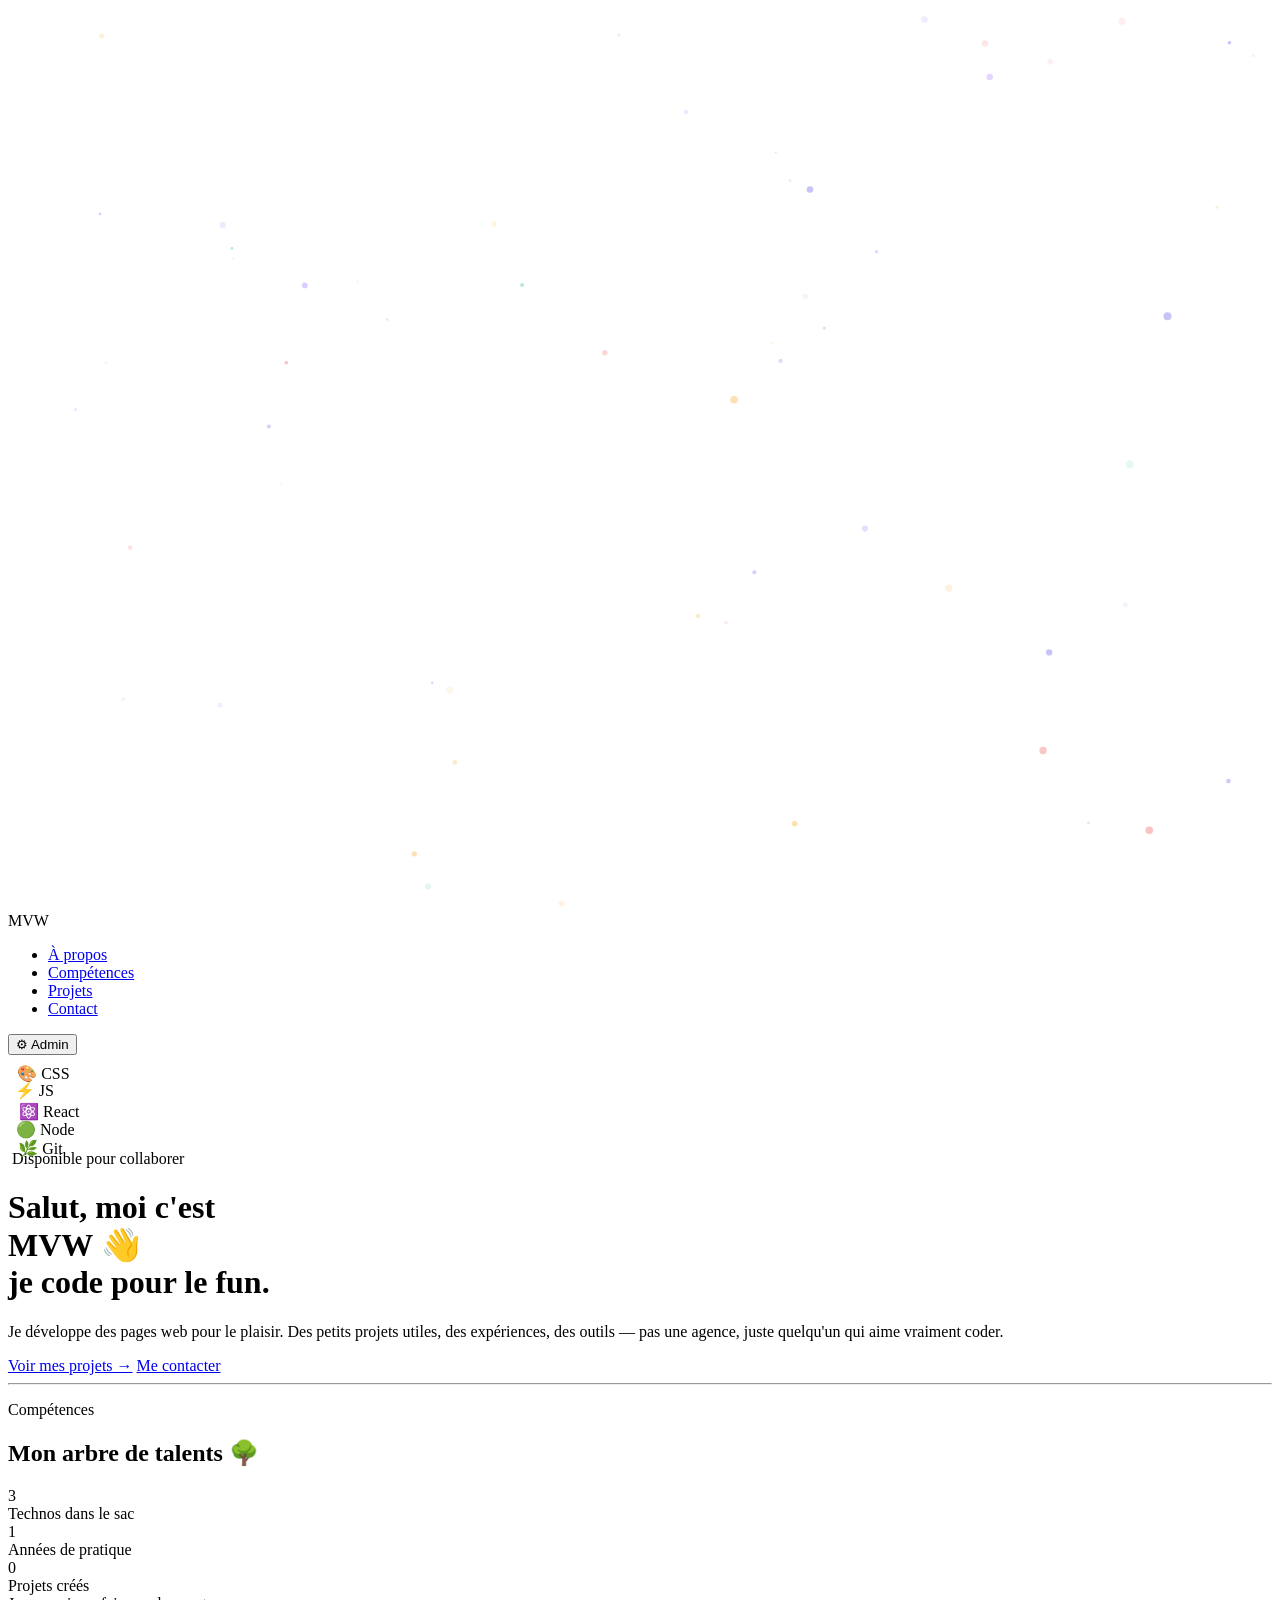
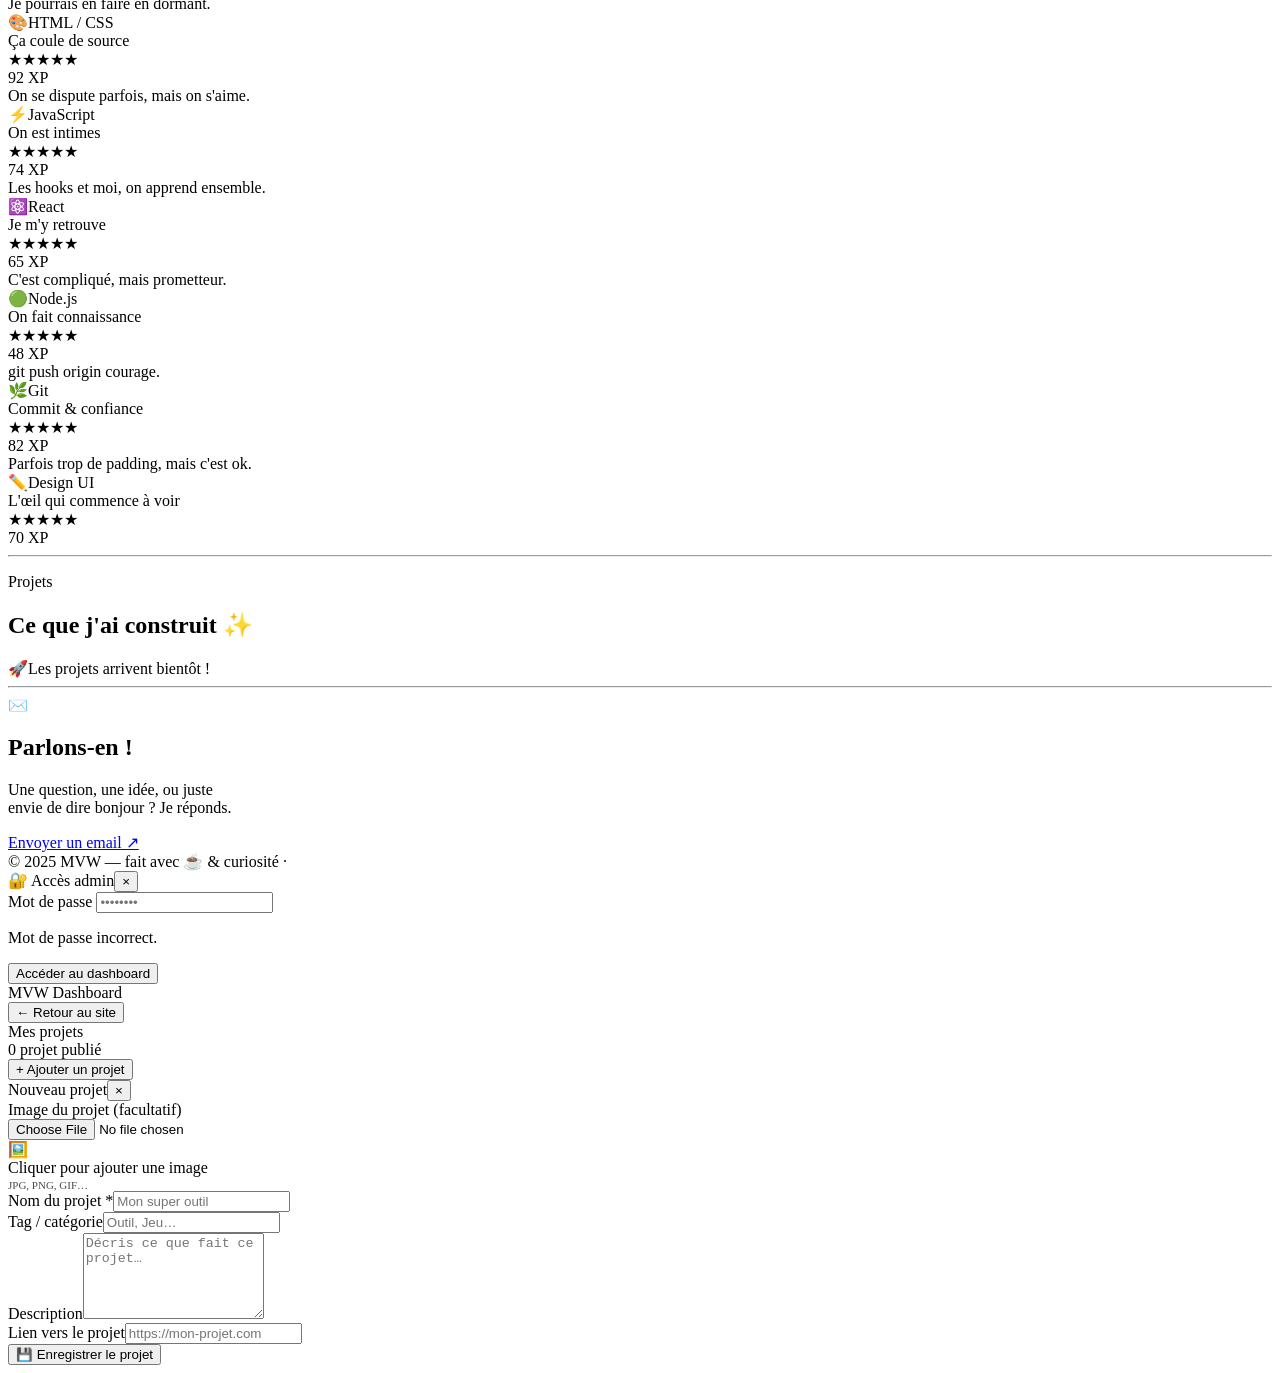
==== index.html @ 1425653e "Add files via upload" ====
<!DOCTYPE html>
<html lang="fr">

<head>
    <meta charset="UTF-8">
    <meta name="viewport" content="width=device-width, initial-scale=1.0">
    <title>MVW</title>
    <link rel="stylesheet" href="index.css">
    <link
        href="https://fonts.googleapis.com/css2?family=Inter:ital,wght@0,400;0,500;0,600;0,700;0,800;1,400&display=swap"
        rel="stylesheet">

</head>

<body>

    <canvas id="bg-canvas"></canvas>

    <div id="public-site">
        <nav>
            <div class="nav-logo"><span class="nav-dot"></span> MVW</div>
            <ul class="nav-links">
                <li><a href="#about">À propos</a></li>
                <li><a href="#skills">Compétences</a></li>
                <li><a href="#projects">Projets</a></li>
                <li><a href="#contact">Contact</a></li>
            </ul>
            <button class="btn-admin" onclick="openLogin()">⚙ Admin</button>
        </nav>

        <div class="hero" id="about">
            <div class="floating-pills">
                <div class="pill" id="p1">🎨 CSS</div>
                <div class="pill" id="p2">⚡ JS</div>
                <div class="pill" id="p3">⚛️ React</div>
                <div class="pill" id="p4">🟢 Node</div>
                <div class="pill" id="p5">🌿 Git</div>
            </div>
            <div class="hero-badge"><span class="badge-dot"></span>&nbsp;Disponible pour collaborer</div>
            <h1 class="hero-title">
                Salut, moi c'est<br>
                <span class="hi">MVW</span> <span class="wave">👋</span><br>
                <span id="typewriter"
                    style="color:var(--muted);font-size:clamp(1.4rem,3vw,2rem);font-weight:600"></span><span
                    class="cursor"></span>
            </h1>
            <p class="hero-desc">Je développe des pages web pour le plaisir. Des petits projets utiles, des expériences,
                des outils — pas une agence, juste quelqu'un qui aime vraiment coder.</p>
            <div class="hero-ctas">
                <a href="#projects" class="cta-main">Voir mes projets →</a>
                <a href="#contact" class="cta-ghost">Me contacter</a>
            </div>
        </div>

        <hr class="sec-divider">

        <div class="sec" id="skills">
            <p class="sec-label reveal">Compétences</p>
            <h2 class="sec-heading reveal">Mon arbre de talents 🌳</h2>
            <div class="stats-row reveal">
                <div class="stat-card">
                    <div class="stat-num" data-target="6">0</div>
                    <div class="stat-label">Technos dans le sac</div>
                </div>
                <div class="stat-card">
                    <div class="stat-num" data-target="3" style="color:var(--a2)">0</div>
                    <div class="stat-label">Années de pratique</div>
                </div>
                <div class="stat-card">
                    <div class="stat-num" data-target="0" id="proj-stat" style="color:var(--a3)">0</div>
                    <div class="stat-label">Projets créés</div>
                </div>
            </div>
            <div class="skills-grid" id="skills-grid"></div>
        </div>

        <hr class="sec-divider">

        <div class="sec" id="projects">
            <p class="sec-label reveal">Projets</p>
            <h2 class="sec-heading reveal">Ce que j'ai construit ✨</h2>
            <div class="projects-grid" id="public-grid">
                <div class="proj-empty"><span class="proj-empty-icon">🚀</span>Les projets arrivent bientôt !</div>
            </div>
        </div>

        <hr class="sec-divider">

        <div class="sec" id="contact">
            <div class="contact-wrap reveal">
                <div>
                    <span class="contact-emoji">✉️</span>
                    <h2 class="contact-title">Parlons-en !</h2>
                    <p class="contact-sub">Une question, une idée, ou juste<br>envie de dire bonjour ? Je réponds.</p>
                </div>
                <a href="mailto:votre@email.com" class="contact-btn">Envoyer un email ↗</a>
            </div>
        </div>

        <footer>
            <span class="footer-copy">© 2025 MVW — fait avec ☕ & curiosité</span>
            <span class="footer-copy" style="cursor:pointer" onclick="openLogin()">·</span>
        </footer>
    </div>

    <!-- LOGIN -->
    <div class="overlay" id="login-overlay">
        <div class="login-box">
            <div class="login-header"><span class="login-title">🔐 Accès admin</span><button class="btn-x"
                    onclick="closeLogin()">×</button></div>
            <div class="login-body">
                <div class="form-group">
                    <label class="form-label">Mot de passe</label>
                    <input type="password" class="form-input" id="pwd-input" placeholder="••••••••"
                        onkeydown="if(event.key==='Enter')doLogin()">
                    <p class="form-error" id="login-err">Mot de passe incorrect.</p>
                </div>
                <button class="btn-submit" onclick="doLogin()">Accéder au dashboard</button>
            </div>
        </div>
    </div>

    <!-- DASHBOARD -->
    <div id="dashboard">
        <div class="dash-nav">
            <div class="dash-nav-logo">MVW <span>Dashboard</span></div>
            <button class="btn-logout" onclick="logout()">← Retour au site</button>
        </div>
        <div class="dash-body">
            <div class="dash-header">
                <div>
                    <div class="dash-title">Mes projets</div>
                    <div class="dash-subtitle" id="proj-count">0 projet publié</div>
                </div>
                <button class="btn-add" onclick="openPM()">+ Ajouter un projet</button>
            </div>
            <div class="dash-grid" id="dash-grid"></div>
        </div>
    </div>

    <!-- PROJECT MODAL -->
    <div class="pm-overlay" id="pm-overlay">
        <div class="pm-box">
            <div class="pm-header"><span class="pm-title" id="pm-modal-title">Nouveau projet</span><button class="btn-x"
                    onclick="closePM()">×</button></div>
            <div class="pm-body">
                <input type="hidden" id="pm-idx">
                <div class="form-group">
                    <label class="form-label">Image du projet (facultatif)</label>
                    <div class="img-preview-wrap">
                        <input type="file" accept="image/*" onchange="handleImg(event)">
                        <img id="img-preview" alt="">
                        <div class="img-placeholder" id="img-placeholder">
                            <div class="img-ph-icon">🖼️</div>
                            <div>Cliquer pour ajouter une image</div>
                            <div style="font-size:11px;opacity:.7;margin-top:2px">JPG, PNG, GIF…</div>
                        </div>
                    </div>
                    <button type="button" onclick="clearImg()" id="clear-img-btn"
                        style="display:none;font-size:12px;color:var(--muted);background:none;border:none;cursor:pointer;font-family:var(--font);padding:2px 0">✕
                        Supprimer l'image</button>
                </div>
                <div class="form-row">
                    <div class="form-group"><label class="form-label">Nom du projet *</label><input type="text"
                            class="form-input" id="pm-name" placeholder="Mon super outil"></div>
                    <div class="form-group"><label class="form-label">Tag / catégorie</label><input type="text"
                            class="form-input" id="pm-tag" placeholder="Outil, Jeu…"></div>
                </div>
                <div class="form-group"><label class="form-label">Description</label><textarea class="form-input"
                        id="pm-desc" style="min-height:80px;resize:vertical"
                        placeholder="Décris ce que fait ce projet…"></textarea></div>
                <div class="form-group"><label class="form-label">Lien vers le projet</label><input type="url"
                        class="form-input" id="pm-url" placeholder="https://mon-projet.com"></div>
                <button class="btn-submit" onclick="saveProject()">💾 Enregistrer le projet</button>
            </div>
        </div>
    </div>

    <script>
        /* ── PARTICLES ── */
        (function () {
            const canvas = document.getElementById('bg-canvas'), ctx = canvas.getContext('2d');
            let W, H; const COLORS = ['#4F46E5', '#10B981', '#F59E0B', '#EF4444', '#8B5CF6'];
            function resize() { W = canvas.width = window.innerWidth; H = canvas.height = window.innerHeight }
            resize(); window.addEventListener('resize', resize);
            class P {
                constructor() { this.reset(true) }
                reset(init) { this.x = Math.random() * W; this.y = init ? Math.random() * H : H + 10; this.r = Math.random() * 3 + 1; this.c = COLORS[Math.floor(Math.random() * COLORS.length)]; this.vx = (Math.random() - .5) * .4; this.vy = -(Math.random() * .5 + .2); this.pulse = Math.random() * Math.PI * 2 }
                update() { this.x += this.vx; this.y += this.vy; this.pulse += .02; if (this.y < -10) this.reset(false); if (this.x < -10 || this.x > W + 10) { this.x = Math.random() * W; this.y = H + 10 } }
                draw() { ctx.beginPath(); ctx.arc(this.x, this.y, this.r, 0, Math.PI * 2); ctx.fillStyle = this.c; ctx.globalAlpha = .2 + Math.sin(this.pulse) * .12; ctx.fill() }
            }
            const ps = Array.from({ length: 60 }, () => new P());
            function loop() { ctx.clearRect(0, 0, W, H); ctx.globalAlpha = 1; ps.forEach(p => { p.update(); p.draw() }); requestAnimationFrame(loop) }
            loop();
        })();

        /* ── FLOATING PILLS ── */
        (function () {
            const pills = [{ id: 'p1', x: 60, y: 120, ax: .7, ay: .5 }, { id: 'p2', x: 200, y: 60, ax: .5, ay: .8 }, { id: 'p3', x: 140, y: 200, ax: .9, ay: .4 }, { id: 'p4', x: 260, y: 160, ax: .6, ay: .7 }, { id: 'p5', x: 80, y: 260, ax: .8, ay: .6 }];
            let t = 0;
            function animate() { t += .012; pills.forEach(p => { const el = document.getElementById(p.id); if (!el) return; el.style.left = p.x + 'px'; el.style.top = p.y + 'px'; el.style.transform = `translate(${Math.sin(t * p.ax) * 14}px,${Math.cos(t * p.ay) * 10}px)` }); requestAnimationFrame(animate) }
            animate();
        })();

        /* ── TYPEWRITER ── */
        (function () {
            const phrases = ['je code pour le fun.', 'je construis des outils.', 'j\'explore de nouvelles idées.', 'j\'apprends chaque jour.'];
            let pi = 0, ci = 0, del = false;
            const el = document.getElementById('typewriter');
            function tick() { const phrase = phrases[pi]; if (!del) { ci++; el.textContent = phrase.slice(0, ci); if (ci === phrase.length) { del = true; setTimeout(tick, 1800); return } setTimeout(tick, 60 + Math.random() * 40) } else { ci--; el.textContent = phrase.slice(0, ci); if (ci === 0) { del = false; pi = (pi + 1) % phrases.length; setTimeout(tick, 400); return } setTimeout(tick, 30) } }
            tick();
        })();

        /* ── SCROLL REVEAL ── */
        const ro = new IntersectionObserver(e => e.forEach(x => { if (x.isIntersecting) x.target.classList.add('in') }), { threshold: .15 });
        document.querySelectorAll('.reveal').forEach(el => ro.observe(el));

        /* ── COUNT-UP ── */
        function countUp(el, target) { let s = null; function step(ts) { if (!s) s = ts; const p = Math.min((ts - s) / 1200, 1); el.textContent = Math.round(p * p * target); if (p < 1) requestAnimationFrame(step); else el.textContent = target } requestAnimationFrame(step) }
        const so = new IntersectionObserver(e => { e.forEach(x => { if (x.isIntersecting) { x.target.querySelectorAll('[data-target]').forEach(n => countUp(n, parseInt(n.dataset.target))); so.unobserve(x.target) } }) }, { threshold: .3 });
        document.querySelector('.stats-row') && so.observe(document.querySelector('.stats-row'));

        /* ── SKILLS ── */
        const SKILLS = [
            { name: 'HTML / CSS', emoji: '🎨', pct: 92, level: 'Ça coule de source', tip: 'Je pourrais en faire en dormant.', color: '#4F46E5', dur: '3.8s', delay: '0s', bd: '0s' },
            { name: 'JavaScript', emoji: '⚡', pct: 74, level: 'On est intimes', tip: 'On se dispute parfois, mais on s\'aime.', color: '#F59E0B', dur: '4.5s', delay: '.4s', bd: '.6s' },
            { name: 'React', emoji: '⚛️', pct: 65, level: 'Je m\'y retrouve', tip: 'Les hooks et moi, on apprend ensemble.', color: '#06B6D4', dur: '3.5s', delay: '.2s', bd: '1.2s' },
            { name: 'Node.js', emoji: '🟢', pct: 48, level: 'On fait connaissance', tip: 'C\'est compliqué, mais prometteur.', color: '#10B981', dur: '5s', delay: '.6s', bd: '.3s' },
            { name: 'Git', emoji: '🌿', pct: 82, level: 'Commit & confiance', tip: 'git push origin courage.', color: '#8B5CF6', dur: '4.2s', delay: '.1s', bd: '.9s' },
            { name: 'Design UI', emoji: '✏️', pct: 70, level: 'L\'œil qui commence à voir', tip: 'Parfois trop de padding, mais c\'est ok.', color: '#EC4899', dur: '3.9s', delay: '.5s', bd: '1.5s' },
        ];
        function stars(pct) { const n = Math.round(pct / 20); return Array.from({ length: 5 }, (_, i) => `<span class="star${i < n ? ' lit' : ''}" style="--sd:${i * .08}s">★</span>`).join('') }
        function renderSkills() {
            document.getElementById('skills-grid').innerHTML = SKILLS.map(s => `
    <div class="skill-card" style="--skill-color:${s.color};--dur:${s.dur};--delay:${s.delay};--bdelay:${s.bd}">
      <div class="skill-tip">${s.tip}</div>
      <div class="skill-top">
        <div class="skill-info"><span class="skill-emoji">${s.emoji}</span><span class="skill-name">${s.name}</span></div>
        <span class="skill-level-badge" style="--bdelay:${s.bd}">${s.level}</span>
      </div>
      <div class="skill-bar-track"><div class="skill-bar-inner" style="width:0%" data-w="${s.pct}%"></div></div>
      <div class="skill-footer">
        <div class="skill-stars">${stars(s.pct)}</div>
        <span class="skill-xp">${s.pct} XP</span>
      </div>
    </div>
  `).join('');
            setTimeout(() => document.querySelectorAll('.skill-bar-inner').forEach(el => { el.style.width = el.dataset.w }), 200);
        }

        /* ── PROJECTS ── */
        const SK = 'mvw_projects_v3'; let currentImg = null;
        function getProjects() { try { return JSON.parse(localStorage.getItem(SK) || '[]') } catch { return [] } }
        function saveAll(p) { localStorage.setItem(SK, JSON.stringify(p)) }
        function esc(s) { return (s || '').replace(/&/g, '&amp;').replace(/</g, '&lt;').replace(/>/g, '&gt;').replace(/"/g, '&quot;') }
        function fmt(d) { return new Date(d).toLocaleDateString('fr-FR', { day: '2-digit', month: 'short', year: 'numeric' }) }

        function renderPublic() {
            const ps = getProjects();
            const stat = document.getElementById('proj-stat'); if (stat) stat.dataset.target = ps.length;
            const g = document.getElementById('public-grid');
            if (!ps.length) { g.innerHTML = '<div class="proj-empty"><span class="proj-empty-icon">🚀</span>Les projets arrivent bientôt !</div>'; return }
            g.innerHTML = ps.map(p => `
    <div class="proj-card" onclick="${p.url ? `window.open('${esc(p.url)}','_blank')` : ''}">
      <div class="proj-img">${p.img ? `<img src="${p.img}" alt="${esc(p.name)}">` : '✨'}</div>
      <div class="proj-body">
        ${p.tag ? `<span class="proj-tag">🏷 ${esc(p.tag)}</span>` : ''}
        <div class="proj-name">${esc(p.name)}</div>
        <div class="proj-desc">${esc(p.desc || '')}</div>
        <div class="proj-meta">
          <span class="proj-date">📅 ${fmt(p.created)}</span>
          ${p.url ? `<a href="${esc(p.url)}" target="_blank" class="proj-link" onclick="event.stopPropagation()">Voir ↗</a>` : ''}
        </div>
      </div>
    </div>
  `).join('');
        }
        function renderDash() {
            const ps = getProjects();
            document.getElementById('proj-count').textContent = `${ps.length} projet${ps.length !== 1 ? 's' : ''} publié${ps.length !== 1 ? 's' : ''}`;
            const g = document.getElementById('dash-grid');
            if (!ps.length) { g.innerHTML = '<div class="dash-empty"><div style="font-size:36px;margin-bottom:.75rem">📭</div>Aucun projet encore. Ajoutes-en un !</div>'; return }
            g.innerHTML = ps.map((p, i) => `
    <div class="dash-card">
      <div class="dc-img">${p.img ? `<img src="${p.img}" alt="">` : '✨'}</div>
      <div class="dc-body">
        ${p.tag ? `<div class="dc-tag">🏷 ${esc(p.tag)}</div>` : ''}
        <div class="dc-name">${esc(p.name)}</div>
        <div class="dc-desc">${esc(p.desc || 'Pas de description.')}</div>
        <div class="dc-meta"><span>📅 Créé le ${fmt(p.created)}</span><span>🔄 Modifié le ${fmt(p.updated)}</span></div>
        <div class="dc-actions">
          <button class="btn-edit" onclick="editProject(${i})">✏️ Modifier</button>
          <button class="btn-del" onclick="delProject(${i})">🗑 Supprimer</button>
        </div>
      </div>
    </div>
  `).join('');
        }

        function openLogin() { document.getElementById('login-overlay').classList.add('show'); setTimeout(() => document.getElementById('pwd-input').focus(), 100) }
        function closeLogin() { document.getElementById('login-overlay').classList.remove('show'); document.getElementById('pwd-input').value = ''; document.getElementById('login-err').style.display = 'none' }
        function doLogin() { if (document.getElementById('pwd-input').value === 'mvw2025') { closeLogin(); document.getElementById('dashboard').classList.add('show'); renderDash() } else document.getElementById('login-err').style.display = 'block' }
        function logout() { document.getElementById('dashboard').classList.remove('show'); renderPublic() }
        function openPM(idx) {
            currentImg = null;
            document.getElementById('pm-idx').value = idx !== undefined ? idx : '';
            document.getElementById('pm-modal-title').textContent = idx !== undefined ? 'Modifier le projet' : 'Nouveau projet';
            const img = document.getElementById('img-preview'); img.style.display = 'none'; document.getElementById('img-placeholder').style.display = 'block'; document.getElementById('clear-img-btn').style.display = 'none';
            if (idx !== undefined) { const p = getProjects()[idx]; document.getElementById('pm-name').value = p.name || ''; document.getElementById('pm-tag').value = p.tag || ''; document.getElementById('pm-desc').value = p.desc || ''; document.getElementById('pm-url').value = p.url || ''; if (p.img) { img.src = p.img; img.style.display = 'block'; document.getElementById('img-placeholder').style.display = 'none'; document.getElementById('clear-img-btn').style.display = 'block'; currentImg = p.img } }
            else { ['pm-name', 'pm-tag', 'pm-desc', 'pm-url'].forEach(id => document.getElementById(id).value = '') }
            document.getElementById('pm-overlay').classList.add('show'); setTimeout(() => document.getElementById('pm-name').focus(), 100);
        }
        function closePM() { document.getElementById('pm-overlay').classList.remove('show') }
        function editProject(i) { openPM(i) }
        function delProject(i) { if (!confirm('Supprimer ce projet définitivement ?')) return; const ps = getProjects(); ps.splice(i, 1); saveAll(ps); renderDash() }
        function handleImg(e) { const f = e.target.files[0]; if (!f) return; const r = new FileReader(); r.onload = ev => { currentImg = ev.target.result; const img = document.getElementById('img-preview'); img.src = currentImg; img.style.display = 'block'; document.getElementById('img-placeholder').style.display = 'none'; document.getElementById('clear-img-btn').style.display = 'block' }; r.readAsDataURL(f) }
        function clearImg() { currentImg = null; const img = document.getElementById('img-preview'); img.src = ''; img.style.display = 'none'; document.getElementById('img-placeholder').style.display = 'block'; document.getElementById('clear-img-btn').style.display = 'none' }
        function saveProject() {
            const name = document.getElementById('pm-name').value.trim(); if (!name) { alert('Le nom du projet est requis !'); return }
            const ps = getProjects(), idx = document.getElementById('pm-idx').value, now = new Date().toISOString();
            const proj = { name, tag: document.getElementById('pm-tag').value.trim(), desc: document.getElementById('pm-desc').value.trim(), url: document.getElementById('pm-url').value.trim(), img: currentImg || null, updated: now, created: idx !== '' ? (ps[parseInt(idx)].created || now) : now };
            if (idx !== '') { ps[parseInt(idx)] = proj } else { ps.push(proj) }
            saveAll(ps); closePM(); renderDash();
        }

        renderSkills(); renderPublic();
    </script>
</body>

</html>
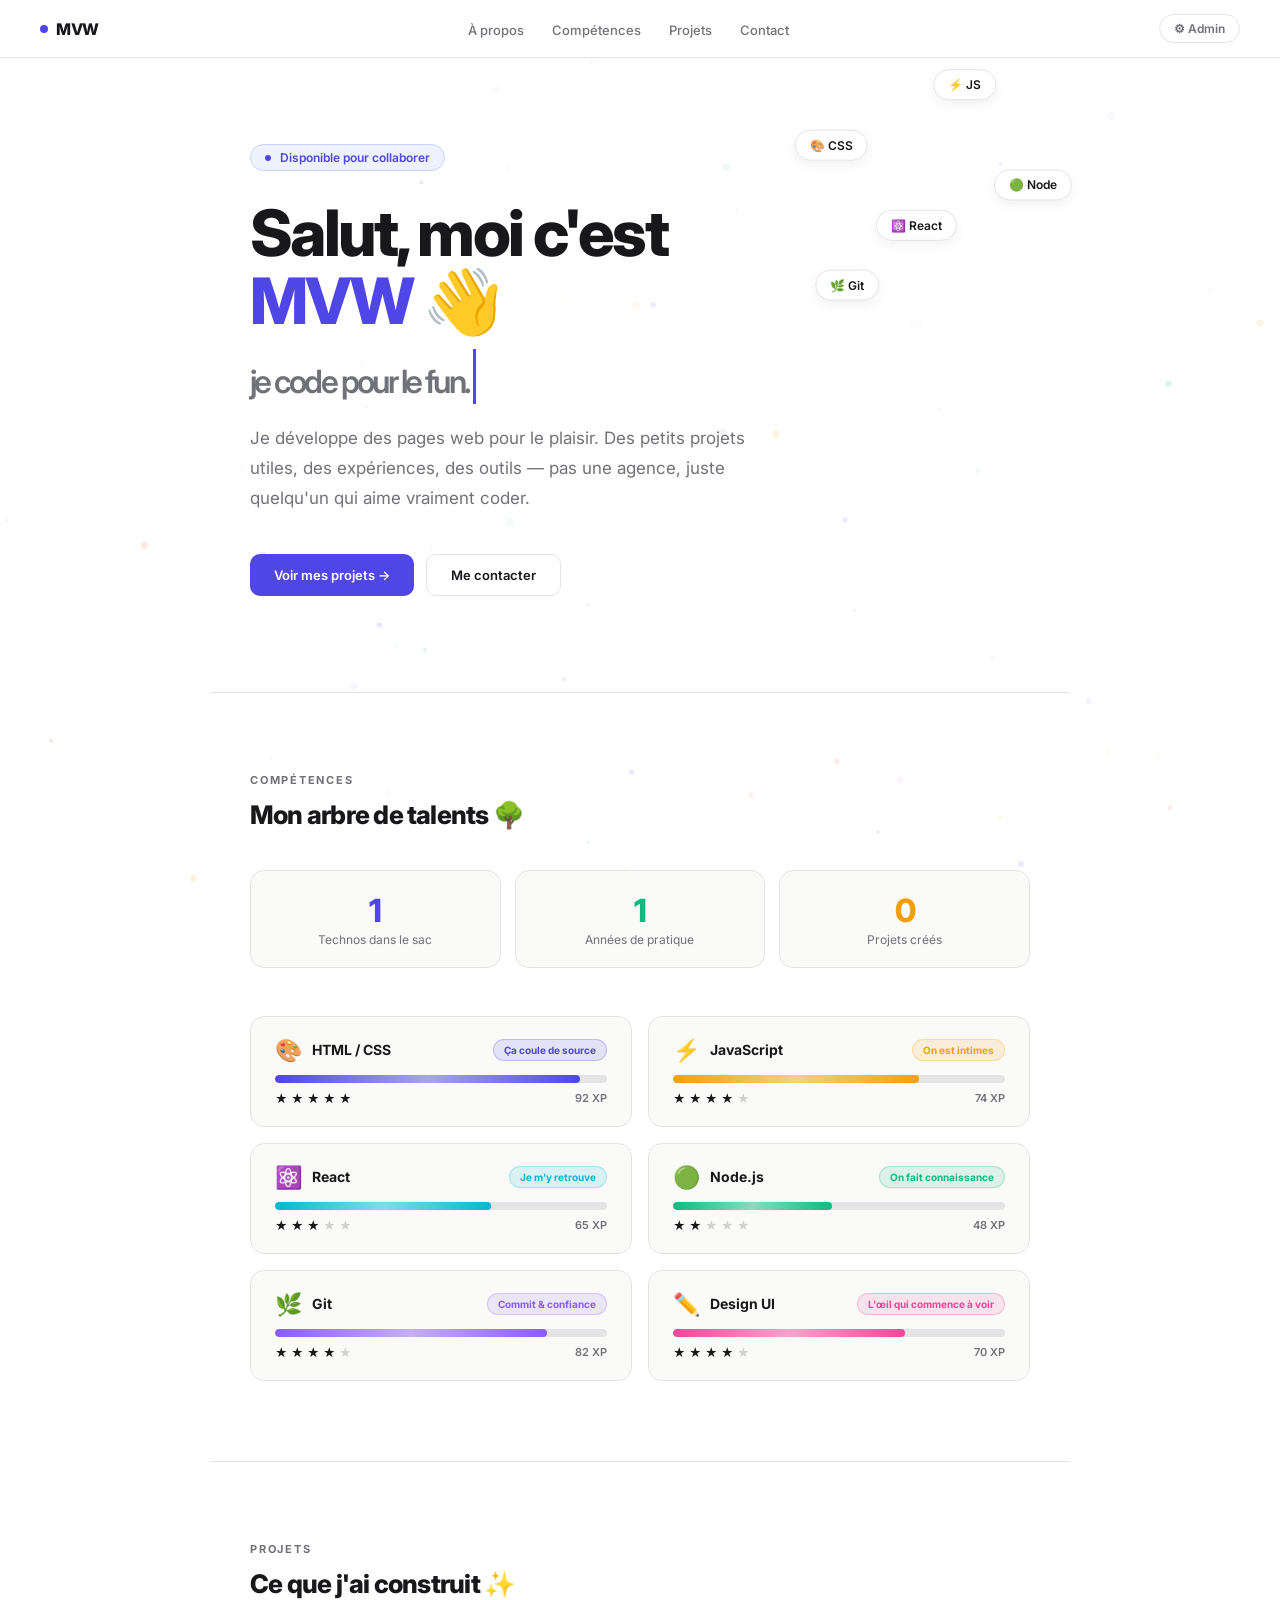
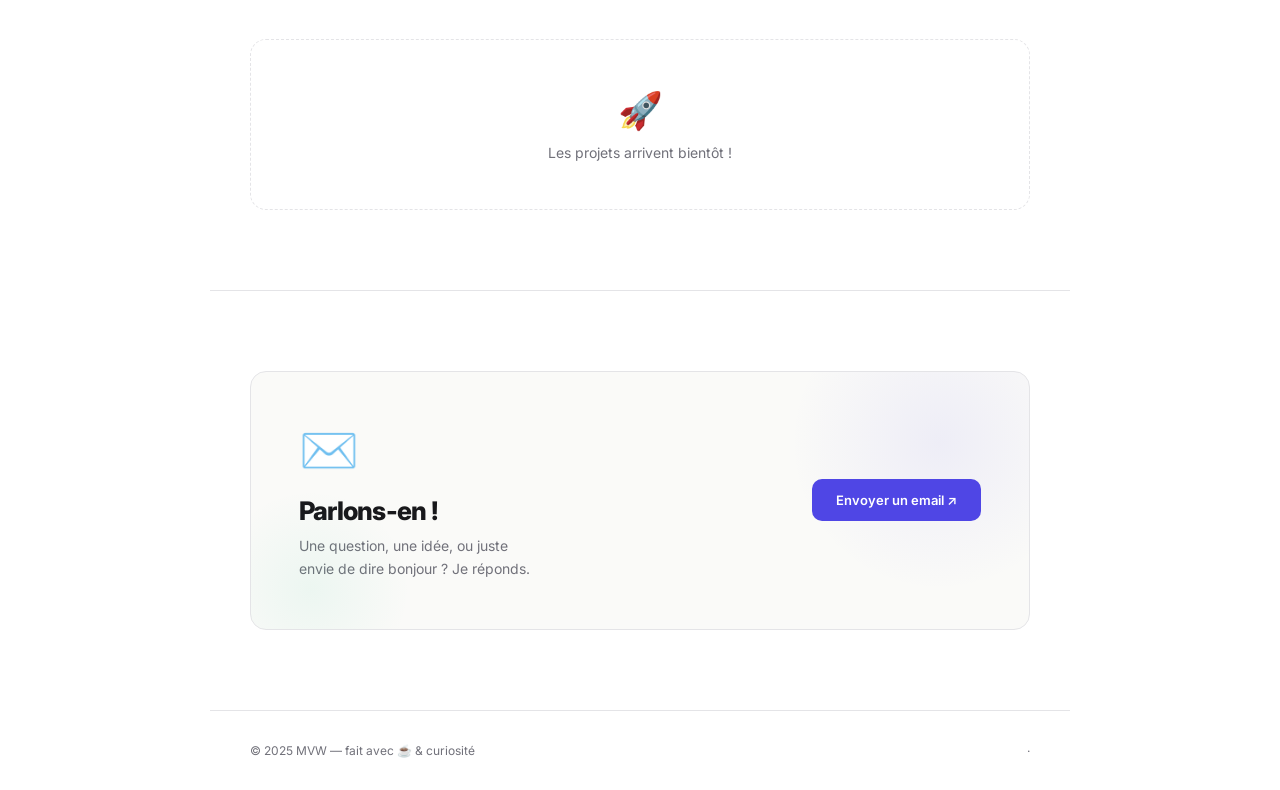
==== commit bb4b40f5: "Add files via upload" ====
--- a/index.html
+++ b/index.html
@@ -5,11 +5,1320 @@
     <meta charset="UTF-8">
     <meta name="viewport" content="width=device-width, initial-scale=1.0">
     <title>MVW</title>
-    <link rel="stylesheet" href="index.css">
     <link
         href="https://fonts.googleapis.com/css2?family=Inter:ital,wght@0,400;0,500;0,600;0,700;0,800;1,400&display=swap"
         rel="stylesheet">
-
+    <style>
+        *,
+        *::before,
+        *::after {
+            box-sizing: border-box;
+            margin: 0;
+            padding: 0
+        }
+
+        :root {
+            --bg: #ffffff;
+            --bg-soft: #F8F7F4;
+            --bg-card: #FAFAF8;
+            --text: #18181B;
+            --muted: #71717A;
+            --border: #E4E4E7;
+            --accent: #4F46E5;
+            --a2: #10B981;
+            --a3: #F59E0B;
+            --a4: #EF4444;
+            --font: 'Inter', sans-serif;
+        }
+
+        body {
+            font-family: var(--font);
+            background: var(--bg);
+            color: var(--text);
+            overflow-x: hidden
+        }
+
+        #bg-canvas {
+            position: fixed;
+            inset: 0;
+            z-index: 0;
+            pointer-events: none;
+            opacity: .45
+        }
+
+        nav {
+            position: fixed;
+            top: 0;
+            left: 0;
+            right: 0;
+            z-index: 100;
+            display: flex;
+            align-items: center;
+            justify-content: space-between;
+            padding: 0 2.5rem;
+            height: 58px;
+            background: rgba(255, 255, 255, 0.9);
+            backdrop-filter: blur(14px);
+            border-bottom: 1px solid var(--border)
+        }
+
+        .nav-logo {
+            font-size: 16px;
+            font-weight: 800;
+            letter-spacing: -.03em;
+            display: flex;
+            align-items: center;
+            gap: 8px
+        }
+
+        .nav-dot {
+            width: 8px;
+            height: 8px;
+            border-radius: 50%;
+            background: var(--accent);
+            display: inline-block;
+            animation: breathe 2.2s ease-in-out infinite
+        }
+
+        @keyframes breathe {
+
+            0%,
+            100% {
+                transform: scale(1);
+                opacity: 1
+            }
+
+            50% {
+                transform: scale(1.5);
+                opacity: .6
+            }
+        }
+
+        .nav-links {
+            display: flex;
+            gap: 1.75rem;
+            list-style: none
+        }
+
+        .nav-links a {
+            font-size: 13px;
+            color: var(--muted);
+            text-decoration: none;
+            transition: color .2s;
+            font-weight: 500
+        }
+
+        .nav-links a:hover {
+            color: var(--text)
+        }
+
+        .btn-admin {
+            font-size: 12px;
+            font-weight: 600;
+            cursor: pointer;
+            border: 1.5px solid var(--border);
+            padding: 6px 14px;
+            border-radius: 20px;
+            background: none;
+            font-family: var(--font);
+            transition: all .2s;
+            color: var(--muted)
+        }
+
+        .btn-admin:hover {
+            border-color: var(--accent);
+            color: var(--accent)
+        }
+
+        .hero {
+            padding: 9rem 2.5rem 6rem;
+            max-width: 860px;
+            margin: 0 auto;
+            position: relative;
+            z-index: 1
+        }
+
+        .hero-badge {
+            display: inline-flex;
+            align-items: center;
+            gap: 6px;
+            font-size: 12px;
+            font-weight: 600;
+            background: #EEF2FF;
+            color: var(--accent);
+            padding: 5px 14px;
+            border-radius: 20px;
+            margin-bottom: 1.75rem;
+            border: 1px solid #C7D2FE;
+            animation: badge-float 3s ease-in-out infinite
+        }
+
+        @keyframes badge-float {
+
+            0%,
+            100% {
+                transform: translateY(0)
+            }
+
+            50% {
+                transform: translateY(-5px)
+            }
+        }
+
+        .badge-dot {
+            width: 6px;
+            height: 6px;
+            border-radius: 50%;
+            background: var(--accent);
+            animation: breathe 2.2s ease-in-out infinite
+        }
+
+        .hero-title {
+            font-size: clamp(2.6rem, 5vw, 4rem);
+            font-weight: 800;
+            line-height: 1.07;
+            letter-spacing: -.04em;
+            margin-bottom: 1.25rem
+        }
+
+        .wave {
+            display: inline-block;
+            animation: wave 2.5s ease-in-out infinite;
+            transform-origin: 70% 70%
+        }
+
+        @keyframes wave {
+
+            0%,
+            100% {
+                transform: rotate(0)
+            }
+
+            20% {
+                transform: rotate(20deg)
+            }
+
+            40% {
+                transform: rotate(-8deg)
+            }
+
+            60% {
+                transform: rotate(12deg)
+            }
+
+            80% {
+                transform: rotate(-4deg)
+            }
+        }
+
+        .hi {
+            color: var(--accent)
+        }
+
+        .cursor {
+            display: inline-block;
+            width: 3px;
+            height: .85em;
+            background: var(--accent);
+            margin-left: 3px;
+            vertical-align: middle;
+            animation: blink .9s step-end infinite
+        }
+
+        @keyframes blink {
+
+            0%,
+            100% {
+                opacity: 1
+            }
+
+            50% {
+                opacity: 0
+            }
+        }
+
+        .hero-desc {
+            font-size: 17px;
+            color: var(--muted);
+            line-height: 1.75;
+            max-width: 500px;
+            margin-bottom: 2.5rem
+        }
+
+        .hero-ctas {
+            display: flex;
+            gap: 12px;
+            flex-wrap: wrap
+        }
+
+        .cta-main {
+            display: inline-flex;
+            align-items: center;
+            gap: 8px;
+            background: var(--accent);
+            color: #fff;
+            padding: 12px 24px;
+            border-radius: 10px;
+            font-size: 13px;
+            font-weight: 600;
+            text-decoration: none;
+            transition: transform .2s, box-shadow .2s;
+            animation: cta-pulse 3s ease-in-out infinite
+        }
+
+        @keyframes cta-pulse {
+
+            0%,
+            100% {
+                box-shadow: 0 0 0 0 rgba(79, 70, 229, 0)
+            }
+
+            50% {
+                box-shadow: 0 0 0 8px rgba(79, 70, 229, .12)
+            }
+        }
+
+        .cta-main:hover {
+            transform: translateY(-2px)
+        }
+
+        .cta-ghost {
+            display: inline-flex;
+            align-items: center;
+            gap: 8px;
+            background: none;
+            color: var(--text);
+            padding: 12px 24px;
+            border-radius: 10px;
+            border: 1.5px solid var(--border);
+            font-size: 13px;
+            font-weight: 600;
+            text-decoration: none;
+            transition: all .2s
+        }
+
+        .cta-ghost:hover {
+            border-color: var(--text)
+        }
+
+        .floating-pills {
+            position: absolute;
+            top: 0;
+            right: 0;
+            width: 340px;
+            height: 100%;
+            pointer-events: none;
+            display: none
+        }
+
+        @media(min-width:900px) {
+            .floating-pills {
+                display: block
+            }
+        }
+
+        .pill {
+            position: absolute;
+            background: #fff;
+            border: 1.5px solid var(--border);
+            border-radius: 30px;
+            padding: 7px 14px;
+            font-size: 12px;
+            font-weight: 600;
+            display: flex;
+            align-items: center;
+            gap: 6px;
+            box-shadow: 0 4px 12px rgba(0, 0, 0, .06);
+            white-space: nowrap
+        }
+
+        .sec {
+            max-width: 860px;
+            margin: 0 auto;
+            padding: 5rem 2.5rem;
+            position: relative;
+            z-index: 1
+        }
+
+        .sec-divider {
+            border: none;
+            border-top: 1px solid var(--border);
+            max-width: 860px;
+            margin: 0 auto;
+            position: relative;
+            z-index: 1
+        }
+
+        .sec-label {
+            font-size: 11px;
+            font-weight: 700;
+            letter-spacing: .16em;
+            text-transform: uppercase;
+            color: var(--muted);
+            margin-bottom: .75rem
+        }
+
+        .sec-heading {
+            font-size: 1.6rem;
+            font-weight: 800;
+            letter-spacing: -.03em;
+            margin-bottom: 2.5rem
+        }
+
+        /* ── SKILLS ── */
+        .skills-grid {
+            display: grid;
+            grid-template-columns: 1fr 1fr;
+            gap: 16px
+        }
+
+        .skill-card {
+            background: var(--bg-card);
+            border: 1.5px solid var(--border);
+            border-radius: 14px;
+            padding: 1.25rem 1.5rem;
+            transition: transform .2s, border-color .2s, box-shadow .2s;
+            animation: card-breathe var(--dur, 4s) ease-in-out infinite;
+            animation-delay: var(--delay, 0s);
+            cursor: default
+        }
+
+        @keyframes card-breathe {
+
+            0%,
+            100% {
+                transform: translateY(0)
+            }
+
+            50% {
+                transform: translateY(-4px)
+            }
+        }
+
+        .skill-card:hover {
+            transform: translateY(-7px) !important;
+            border-color: var(--skill-color);
+            box-shadow: 0 12px 32px color-mix(in srgb, var(--skill-color) 20%, transparent)
+        }
+
+        .skill-top {
+            display: flex;
+            align-items: center;
+            justify-content: space-between;
+            margin-bottom: .75rem;
+            gap: 8px
+        }
+
+        .skill-info {
+            display: flex;
+            align-items: center;
+            gap: 10px
+        }
+
+        .skill-emoji {
+            font-size: 22px
+        }
+
+        .skill-name {
+            font-size: 14px;
+            font-weight: 700
+        }
+
+        /* FUN LEVEL BADGE */
+        .skill-level-badge {
+            font-size: 10px;
+            font-weight: 700;
+            padding: 4px 10px;
+            border-radius: 20px;
+            background: color-mix(in srgb, var(--skill-color) 13%, transparent);
+            color: var(--skill-color);
+            border: 1px solid color-mix(in srgb, var(--skill-color) 25%, transparent);
+            white-space: nowrap;
+            flex-shrink: 0;
+            position: relative;
+            overflow: hidden;
+        }
+
+        /* little sparkle sweep on badge */
+        .skill-level-badge::after {
+            content: '';
+            position: absolute;
+            top: 0;
+            left: -60%;
+            width: 40%;
+            height: 100%;
+            background: linear-gradient(90deg, transparent, rgba(255, 255, 255, .55), transparent);
+            animation: badge-sweep 3.5s ease-in-out infinite;
+            animation-delay: var(--bdelay, 0s);
+        }
+
+        @keyframes badge-sweep {
+
+            0%,
+            70%,
+            100% {
+                left: -60%
+            }
+
+            35% {
+                left: 130%
+            }
+        }
+
+        .skill-bar-track {
+            height: 8px;
+            background: var(--border);
+            border-radius: 8px;
+            overflow: hidden
+        }
+
+        .skill-bar-inner {
+            height: 100%;
+            border-radius: 8px;
+            background: var(--skill-color);
+            position: relative;
+            transition: width 1.2s cubic-bezier(.4, 0, .2, 1)
+        }
+
+        .skill-bar-inner::after {
+            content: '';
+            position: absolute;
+            inset: 0;
+            background: linear-gradient(90deg, transparent, rgba(255, 255, 255, .5), transparent);
+            animation: shimmer 2.5s ease-in-out infinite
+        }
+
+        @keyframes shimmer {
+            0% {
+                transform: translateX(-100%)
+            }
+
+            100% {
+                transform: translateX(200%)
+            }
+        }
+
+        .skill-footer {
+            display: flex;
+            align-items: center;
+            justify-content: space-between;
+            margin-top: 8px
+        }
+
+        .skill-stars {
+            display: flex;
+            gap: 3px
+        }
+
+        .star {
+            font-size: 12px;
+            opacity: .18;
+            transition: opacity .3s
+        }
+
+        .star.lit {
+            opacity: 1;
+            animation: star-pop .4s ease var(--sd, 0s) both
+        }
+
+        @keyframes star-pop {
+            0% {
+                transform: scale(0)
+            }
+
+            60% {
+                transform: scale(1.3)
+            }
+
+            100% {
+                transform: scale(1)
+            }
+        }
+
+        .skill-xp {
+            font-size: 11px;
+            font-weight: 600;
+            color: var(--muted)
+        }
+
+        /* tooltip on hover */
+        .skill-card {
+            position: relative
+        }
+
+        .skill-tip {
+            position: absolute;
+            bottom: calc(100% + 8px);
+            left: 50%;
+            transform: translateX(-50%);
+            background: var(--text);
+            color: #fff;
+            font-size: 11px;
+            font-weight: 500;
+            padding: 5px 10px;
+            border-radius: 8px;
+            white-space: nowrap;
+            pointer-events: none;
+            opacity: 0;
+            transition: opacity .2s;
+            z-index: 10;
+        }
+
+        .skill-tip::after {
+            content: '';
+            position: absolute;
+            top: 100%;
+            left: 50%;
+            transform: translateX(-50%);
+            border: 5px solid transparent;
+            border-top-color: var(--text)
+        }
+
+        .skill-card:hover .skill-tip {
+            opacity: 1
+        }
+
+        /* ── STATS ── */
+        .stats-row {
+            display: grid;
+            grid-template-columns: repeat(3, 1fr);
+            gap: 14px;
+            margin-bottom: 3rem
+        }
+
+        .stat-card {
+            background: var(--bg-card);
+            border: 1.5px solid var(--border);
+            border-radius: 14px;
+            padding: 1.25rem;
+            text-align: center
+        }
+
+        .stat-num {
+            font-size: 2rem;
+            font-weight: 800;
+            letter-spacing: -.04em;
+            color: var(--accent)
+        }
+
+        .stat-label {
+            font-size: 12px;
+            color: var(--muted);
+            margin-top: 2px
+        }
+
+        /* ── PROJECTS ── */
+        .projects-grid {
+            display: grid;
+            grid-template-columns: 1fr 1fr;
+            gap: 16px
+        }
+
+        .proj-card {
+            background: var(--bg-card);
+            border: 1.5px solid var(--border);
+            border-radius: 16px;
+            overflow: hidden;
+            transition: transform .25s, box-shadow .25s;
+            cursor: pointer;
+            display: flex;
+            flex-direction: column
+        }
+
+        .proj-card:hover {
+            transform: translateY(-6px) scale(1.01);
+            box-shadow: 0 16px 40px rgba(0, 0, 0, .1)
+        }
+
+        .proj-img {
+            width: 100%;
+            height: 150px;
+            background: linear-gradient(135deg, #EEF2FF, #E0E7FF);
+            display: flex;
+            align-items: center;
+            justify-content: center;
+            font-size: 40px;
+            border-bottom: 1px solid var(--border);
+            overflow: hidden;
+            position: relative
+        }
+
+        .proj-img img {
+            width: 100%;
+            height: 100%;
+            object-fit: cover
+        }
+
+        .proj-img::after {
+            content: '';
+            position: absolute;
+            inset: 0;
+            background: linear-gradient(135deg, transparent, rgba(255, 255, 255, .3), transparent);
+            animation: img-shimmer 3s ease-in-out infinite
+        }
+
+        @keyframes img-shimmer {
+
+            0%,
+            100% {
+                opacity: 0
+            }
+
+            50% {
+                opacity: 1
+            }
+        }
+
+        .proj-body {
+            padding: 1.25rem;
+            flex: 1;
+            display: flex;
+            flex-direction: column;
+            gap: 6px
+        }
+
+        .proj-tag {
+            display: inline-flex;
+            align-items: center;
+            gap: 5px;
+            font-size: 10px;
+            font-weight: 700;
+            letter-spacing: .08em;
+            text-transform: uppercase;
+            color: var(--accent);
+            background: #EEF2FF;
+            padding: 3px 10px;
+            border-radius: 20px;
+            width: fit-content
+        }
+
+        .proj-name {
+            font-size: 15px;
+            font-weight: 700;
+            letter-spacing: -.01em
+        }
+
+        .proj-desc {
+            font-size: 13px;
+            color: var(--muted);
+            line-height: 1.6;
+            flex: 1
+        }
+
+        .proj-meta {
+            display: flex;
+            gap: 12px;
+            margin-top: 8px;
+            padding-top: 10px;
+            border-top: 1px solid var(--border);
+            align-items: center
+        }
+
+        .proj-date {
+            font-size: 11px;
+            color: var(--muted)
+        }
+
+        .proj-link {
+            font-size: 12px;
+            font-weight: 600;
+            color: var(--accent);
+            text-decoration: none;
+            margin-left: auto
+        }
+
+        .proj-empty {
+            grid-column: 1/-1;
+            padding: 3rem;
+            text-align: center;
+            color: var(--muted);
+            font-size: 14px;
+            border: 1.5px dashed var(--border);
+            border-radius: 16px
+        }
+
+        .proj-empty-icon {
+            font-size: 36px;
+            margin-bottom: .75rem;
+            display: block;
+            animation: orbit 4s linear infinite;
+            transform-origin: center
+        }
+
+        @keyframes orbit {
+            0% {
+                transform: rotate(0) translateX(6px) rotate(0)
+            }
+
+            100% {
+                transform: rotate(360deg) translateX(6px) rotate(-360deg)
+            }
+        }
+
+        /* ── CONTACT ── */
+        .contact-wrap {
+            border: 1.5px solid var(--border);
+            border-radius: 16px;
+            padding: 3rem;
+            display: flex;
+            align-items: center;
+            justify-content: space-between;
+            gap: 2rem;
+            background: var(--bg-card);
+            position: relative;
+            overflow: hidden
+        }
+
+        .contact-wrap::before {
+            content: '';
+            position: absolute;
+            width: 300px;
+            height: 300px;
+            border-radius: 50%;
+            background: radial-gradient(circle, rgba(79, 70, 229, .07) 0%, transparent 70%);
+            right: -60px;
+            top: -80px;
+            animation: blob 6s ease-in-out infinite
+        }
+
+        .contact-wrap::after {
+            content: '';
+            position: absolute;
+            width: 200px;
+            height: 200px;
+            border-radius: 50%;
+            background: radial-gradient(circle, rgba(16, 185, 129, .06) 0%, transparent 70%);
+            left: -40px;
+            bottom: -60px;
+            animation: blob 8s ease-in-out infinite reverse
+        }
+
+        @keyframes blob {
+
+            0%,
+            100% {
+                transform: scale(1) translate(0, 0)
+            }
+
+            33% {
+                transform: scale(1.1) translate(10px, -10px)
+            }
+
+            66% {
+                transform: scale(.95) translate(-5px, 8px)
+            }
+        }
+
+        .contact-emoji {
+            font-size: 48px;
+            margin-bottom: 1rem;
+            display: block;
+            animation: wobble 3s ease-in-out infinite
+        }
+
+        @keyframes wobble {
+
+            0%,
+            100% {
+                transform: rotate(-5deg)
+            }
+
+            50% {
+                transform: rotate(5deg)
+            }
+        }
+
+        .contact-title {
+            font-size: 1.6rem;
+            font-weight: 800;
+            letter-spacing: -.03em;
+            margin-bottom: .5rem
+        }
+
+        .contact-sub {
+            font-size: 14px;
+            color: var(--muted);
+            line-height: 1.7
+        }
+
+        .contact-btn {
+            display: inline-flex;
+            align-items: center;
+            gap: 8px;
+            background: var(--accent);
+            color: #fff;
+            padding: 13px 24px;
+            border-radius: 10px;
+            font-size: 13px;
+            font-weight: 600;
+            text-decoration: none;
+            white-space: nowrap;
+            transition: all .2s;
+            position: relative;
+            z-index: 1
+        }
+
+        .contact-btn:hover {
+            transform: translateY(-2px);
+            box-shadow: 0 8px 20px rgba(79, 70, 229, .3)
+        }
+
+        footer {
+            border-top: 1px solid var(--border);
+            padding: 2rem 2.5rem;
+            max-width: 860px;
+            margin: 0 auto;
+            display: flex;
+            justify-content: space-between;
+            align-items: center;
+            position: relative;
+            z-index: 1
+        }
+
+        .footer-copy {
+            font-size: 12px;
+            color: var(--muted)
+        }
+
+        .reveal {
+            opacity: 0;
+            transform: translateY(24px);
+            transition: opacity .6s ease, transform .6s ease
+        }
+
+        .reveal.in {
+            opacity: 1;
+            transform: translateY(0)
+        }
+
+        /* ── OVERLAYS ── */
+        .overlay {
+            display: none;
+            position: fixed;
+            inset: 0;
+            z-index: 200;
+            background: rgba(0, 0, 0, .5);
+            align-items: center;
+            justify-content: center
+        }
+
+        .overlay.show {
+            display: flex
+        }
+
+        .login-box {
+            background: #fff;
+            border-radius: 16px;
+            width: 100%;
+            max-width: 400px;
+            border: 1px solid var(--border);
+            overflow: hidden
+        }
+
+        .login-header {
+            padding: 1.5rem;
+            border-bottom: 1px solid var(--border);
+            display: flex;
+            align-items: center;
+            justify-content: space-between
+        }
+
+        .login-title {
+            font-size: 15px;
+            font-weight: 700
+        }
+
+        .btn-x {
+            background: none;
+            border: none;
+            font-size: 22px;
+            cursor: pointer;
+            color: var(--muted);
+            line-height: 1;
+            padding: 2px
+        }
+
+        .btn-x:hover {
+            color: var(--text)
+        }
+
+        .login-body {
+            padding: 1.5rem
+        }
+
+        .form-label {
+            display: block;
+            font-size: 11px;
+            font-weight: 700;
+            letter-spacing: .1em;
+            text-transform: uppercase;
+            color: var(--muted);
+            margin-bottom: 6px
+        }
+
+        .form-input {
+            width: 100%;
+            padding: 10px 14px;
+            border: 1.5px solid var(--border);
+            border-radius: 10px;
+            font-size: 14px;
+            font-family: var(--font);
+            color: var(--text);
+            outline: none;
+            transition: border-color .2s;
+            background: #fff
+        }
+
+        .form-input:focus {
+            border-color: var(--accent)
+        }
+
+        .form-error {
+            font-size: 13px;
+            color: #EF4444;
+            margin-top: .4rem;
+            display: none
+        }
+
+        .btn-submit {
+            width: 100%;
+            padding: 11px;
+            background: var(--accent);
+            color: #fff;
+            border: none;
+            border-radius: 10px;
+            font-size: 14px;
+            font-weight: 600;
+            font-family: var(--font);
+            cursor: pointer;
+            transition: all .2s;
+            margin-top: .75rem
+        }
+
+        .btn-submit:hover {
+            opacity: .9;
+            transform: translateY(-1px)
+        }
+
+        #dashboard {
+            display: none;
+            position: fixed;
+            inset: 0;
+            z-index: 200;
+            background: var(--bg-soft);
+            flex-direction: column;
+            overflow-y: auto
+        }
+
+        #dashboard.show {
+            display: flex
+        }
+
+        .dash-nav {
+            background: #fff;
+            border-bottom: 1px solid var(--border);
+            padding: 0 2rem;
+            height: 58px;
+            display: flex;
+            align-items: center;
+            justify-content: space-between;
+            position: sticky;
+            top: 0;
+            z-index: 10
+        }
+
+        .dash-nav-logo {
+            font-size: 14px;
+            font-weight: 800;
+            letter-spacing: -.02em
+        }
+
+        .dash-nav-logo span {
+            color: var(--accent)
+        }
+
+        .btn-logout {
+            background: none;
+            border: 1.5px solid var(--border);
+            border-radius: 8px;
+            padding: 6px 14px;
+            font-size: 12px;
+            font-weight: 600;
+            cursor: pointer;
+            font-family: var(--font);
+            transition: all .2s
+        }
+
+        .btn-logout:hover {
+            border-color: var(--text)
+        }
+
+        .dash-body {
+            padding: 2.5rem;
+            max-width: 940px;
+            margin: 0 auto;
+            width: 100%
+        }
+
+        .dash-header {
+            display: flex;
+            align-items: center;
+            justify-content: space-between;
+            margin-bottom: 2rem
+        }
+
+        .dash-title {
+            font-size: 22px;
+            font-weight: 800;
+            letter-spacing: -.03em
+        }
+
+        .dash-subtitle {
+            font-size: 13px;
+            color: var(--muted);
+            margin-top: 2px
+        }
+
+        .btn-add {
+            display: flex;
+            align-items: center;
+            gap: 6px;
+            background: var(--accent);
+            color: #fff;
+            border: none;
+            border-radius: 10px;
+            padding: 10px 18px;
+            font-size: 13px;
+            font-weight: 600;
+            font-family: var(--font);
+            cursor: pointer;
+            transition: all .2s
+        }
+
+        .btn-add:hover {
+            opacity: .9;
+            transform: translateY(-1px)
+        }
+
+        .dash-grid {
+            display: grid;
+            grid-template-columns: repeat(3, 1fr);
+            gap: 14px
+        }
+
+        .dash-card {
+            background: #fff;
+            border: 1.5px solid var(--border);
+            border-radius: 14px;
+            overflow: hidden;
+            transition: box-shadow .2s
+        }
+
+        .dash-card:hover {
+            box-shadow: 0 6px 20px rgba(0, 0, 0, .07)
+        }
+
+        .dc-img {
+            width: 100%;
+            height: 110px;
+            background: linear-gradient(135deg, #EEF2FF, #E0E7FF);
+            display: flex;
+            align-items: center;
+            justify-content: center;
+            font-size: 32px;
+            border-bottom: 1px solid var(--border);
+            overflow: hidden
+        }
+
+        .dc-img img {
+            width: 100%;
+            height: 100%;
+            object-fit: cover
+        }
+
+        .dc-body {
+            padding: 1rem
+        }
+
+        .dc-tag {
+            font-size: 10px;
+            font-weight: 700;
+            letter-spacing: .08em;
+            text-transform: uppercase;
+            color: var(--accent);
+            margin-bottom: 4px
+        }
+
+        .dc-name {
+            font-size: 14px;
+            font-weight: 700;
+            margin-bottom: 4px
+        }
+
+        .dc-desc {
+            font-size: 12px;
+            color: var(--muted);
+            line-height: 1.5;
+            margin-bottom: .75rem
+        }
+
+        .dc-meta {
+            font-size: 10px;
+            color: var(--muted);
+            display: flex;
+            flex-direction: column;
+            gap: 2px;
+            padding-top: .6rem;
+            border-top: 1px solid var(--border)
+        }
+
+        .dc-actions {
+            display: flex;
+            gap: 6px;
+            margin-top: .75rem
+        }
+
+        .btn-edit,
+        .btn-del {
+            flex: 1;
+            padding: 6px;
+            border-radius: 7px;
+            font-size: 12px;
+            font-weight: 600;
+            cursor: pointer;
+            font-family: var(--font);
+            border: 1.5px solid var(--border);
+            background: none;
+            transition: all .15s
+        }
+
+        .btn-edit:hover {
+            border-color: var(--accent);
+            color: var(--accent)
+        }
+
+        .btn-del:hover {
+            border-color: #EF4444;
+            color: #EF4444
+        }
+
+        .dash-empty {
+            grid-column: 1/-1;
+            padding: 3rem;
+            text-align: center;
+            color: var(--muted);
+            font-size: 14px;
+            border: 1.5px dashed var(--border);
+            border-radius: 14px;
+            background: #fff
+        }
+
+        .pm-overlay {
+            display: none;
+            position: fixed;
+            inset: 0;
+            z-index: 300;
+            background: rgba(0, 0, 0, .5);
+            align-items: center;
+            justify-content: center
+        }
+
+        .pm-overlay.show {
+            display: flex
+        }
+
+        .pm-box {
+            background: #fff;
+            border-radius: 16px;
+            width: 100%;
+            max-width: 520px;
+            border: 1px solid var(--border);
+            overflow: hidden;
+            max-height: 90vh;
+            overflow-y: auto
+        }
+
+        .pm-header {
+            padding: 1.25rem 1.5rem;
+            border-bottom: 1px solid var(--border);
+            display: flex;
+            align-items: center;
+            justify-content: space-between;
+            position: sticky;
+            top: 0;
+            background: #fff;
+            z-index: 1
+        }
+
+        .pm-title {
+            font-size: 15px;
+            font-weight: 700
+        }
+
+        .pm-body {
+            padding: 1.5rem;
+            display: flex;
+            flex-direction: column;
+            gap: 1rem
+        }
+
+        .form-group {
+            display: flex;
+            flex-direction: column;
+            gap: 6px
+        }
+
+        .img-preview-wrap {
+            width: 100%;
+            height: 120px;
+            border-radius: 10px;
+            border: 1.5px dashed var(--border);
+            overflow: hidden;
+            display: flex;
+            align-items: center;
+            justify-content: center;
+            background: var(--bg-soft);
+            cursor: pointer;
+            transition: border-color .2s;
+            position: relative
+        }
+
+        .img-preview-wrap:hover {
+            border-color: var(--accent)
+        }
+
+        .img-preview-wrap img {
+            width: 100%;
+            height: 100%;
+            object-fit: cover;
+            display: none
+        }
+
+        .img-placeholder {
+            text-align: center;
+            color: var(--muted);
+            font-size: 13px;
+            pointer-events: none
+        }
+
+        .img-ph-icon {
+            font-size: 28px;
+            margin-bottom: 4px
+        }
+
+        input[type=file] {
+            position: absolute;
+            inset: 0;
+            opacity: 0;
+            cursor: pointer
+        }
+
+        .form-row {
+            display: grid;
+            grid-template-columns: 1fr 1fr;
+            gap: 12px
+        }
+    </style>
 </head>
 
 <body>
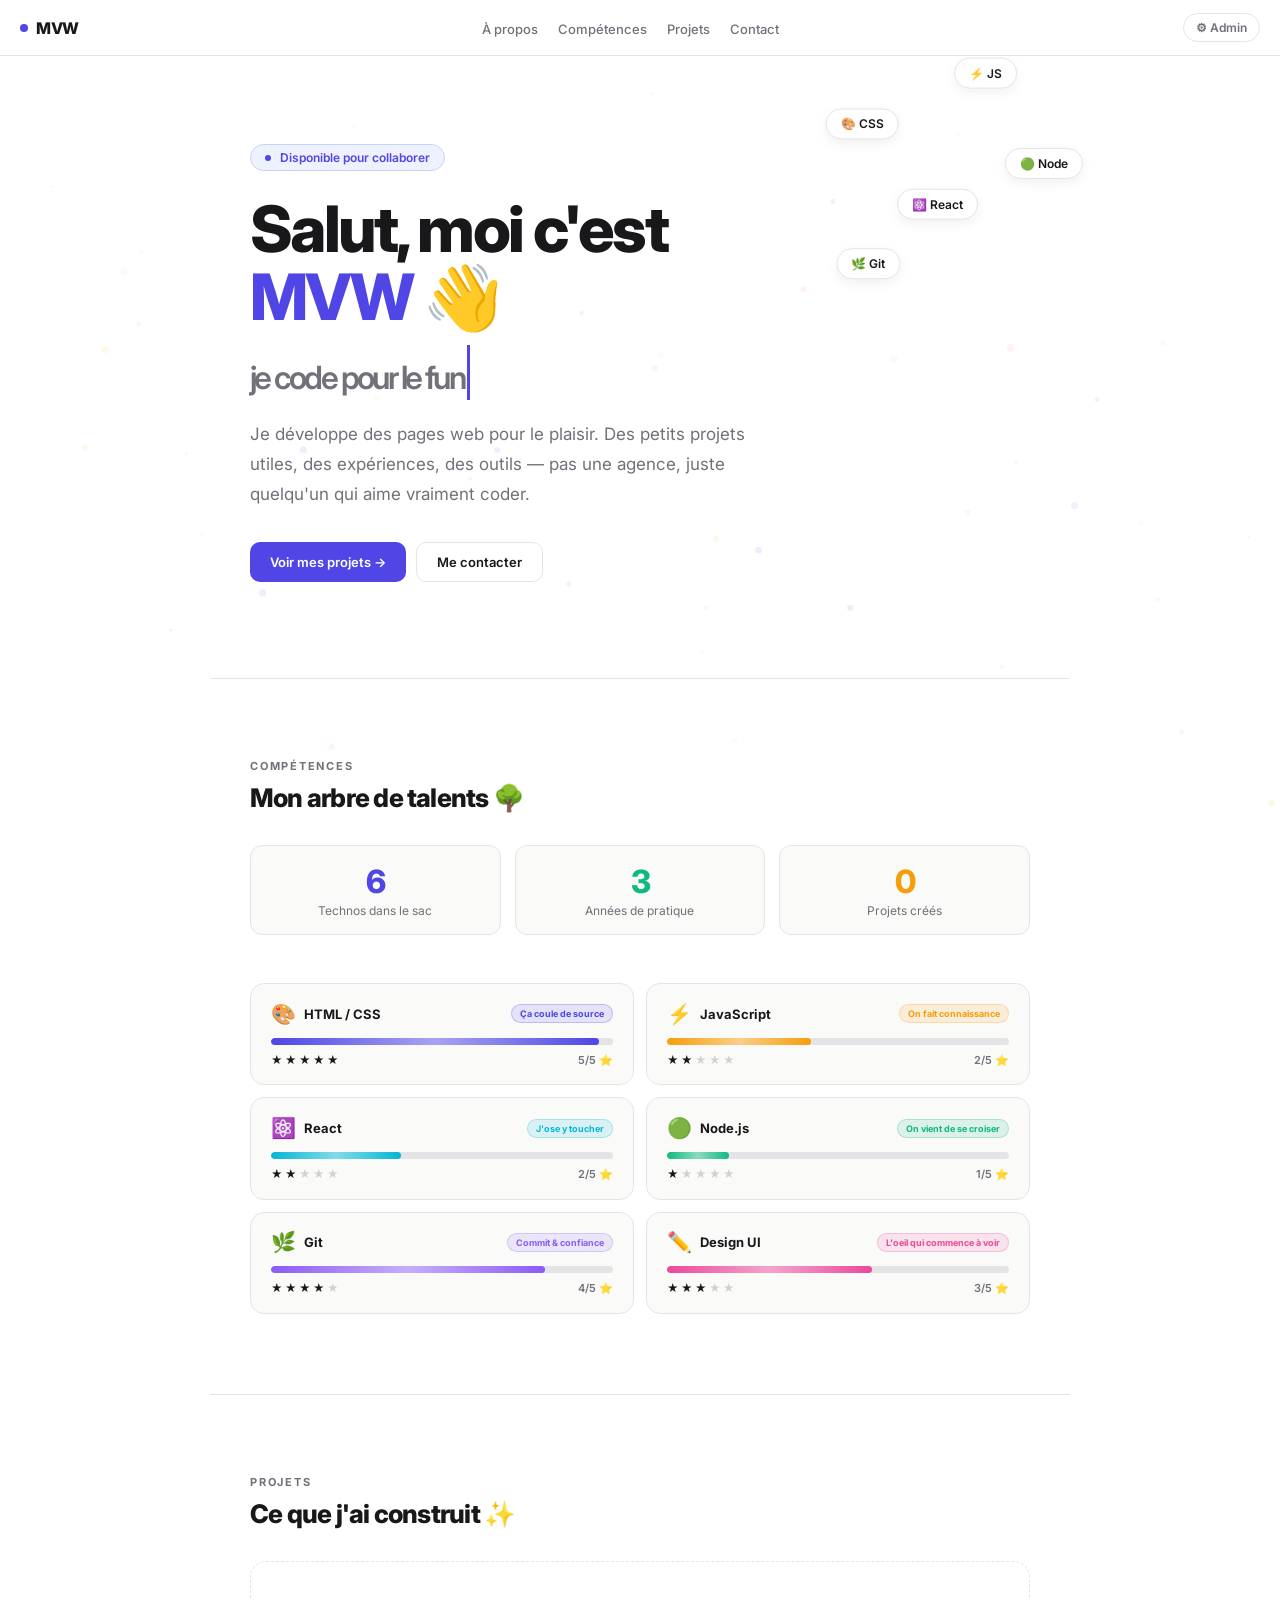
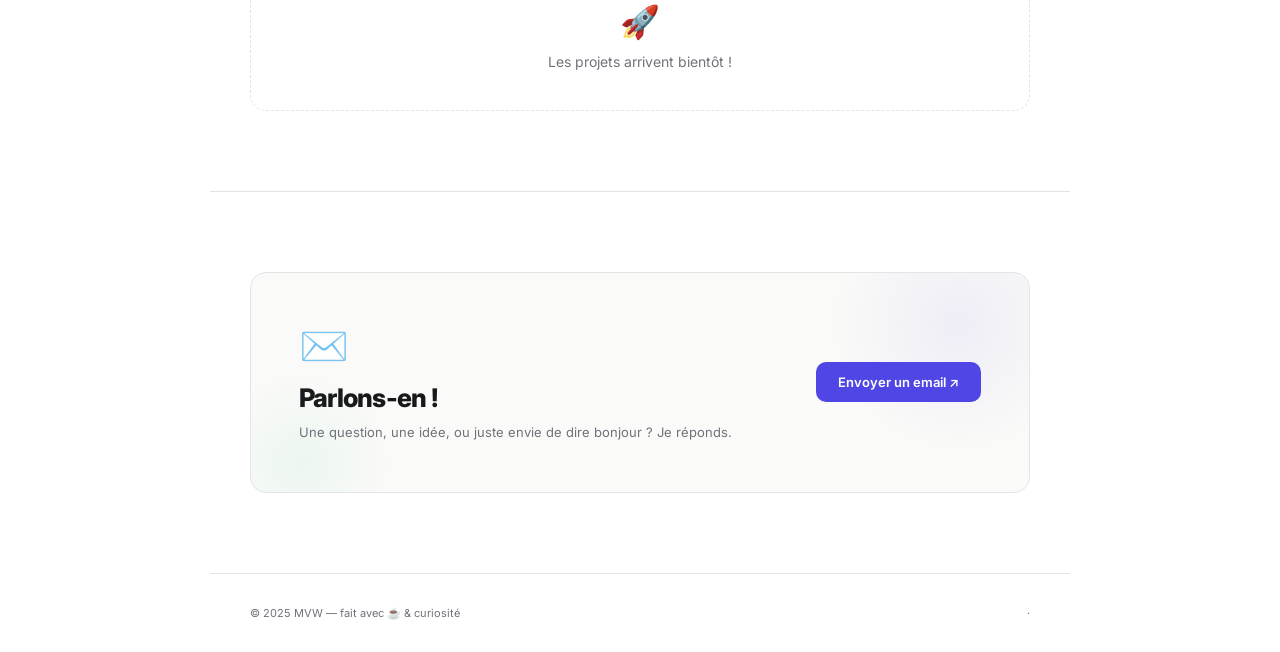
==== commit 62321a44: "Add files via upload" ====
--- a/index.html
+++ b/index.html
@@ -2,1546 +2,1665 @@
 <html lang="fr">
 
 <head>
-    <meta charset="UTF-8">
-    <meta name="viewport" content="width=device-width, initial-scale=1.0">
-    <title>MVW</title>
-    <link
-        href="https://fonts.googleapis.com/css2?family=Inter:ital,wght@0,400;0,500;0,600;0,700;0,800;1,400&display=swap"
-        rel="stylesheet">
-    <style>
-        *,
-        *::before,
-        *::after {
-            box-sizing: border-box;
-            margin: 0;
-            padding: 0
-        }
-
-        :root {
-            --bg: #ffffff;
-            --bg-soft: #F8F7F4;
-            --bg-card: #FAFAF8;
-            --text: #18181B;
-            --muted: #71717A;
-            --border: #E4E4E7;
-            --accent: #4F46E5;
-            --a2: #10B981;
-            --a3: #F59E0B;
-            --a4: #EF4444;
-            --font: 'Inter', sans-serif;
-        }
-
-        body {
-            font-family: var(--font);
-            background: var(--bg);
-            color: var(--text);
-            overflow-x: hidden
-        }
-
-        #bg-canvas {
-            position: fixed;
-            inset: 0;
-            z-index: 0;
-            pointer-events: none;
-            opacity: .45
-        }
-
-        nav {
-            position: fixed;
-            top: 0;
-            left: 0;
-            right: 0;
-            z-index: 100;
-            display: flex;
-            align-items: center;
-            justify-content: space-between;
-            padding: 0 2.5rem;
-            height: 58px;
-            background: rgba(255, 255, 255, 0.9);
-            backdrop-filter: blur(14px);
-            border-bottom: 1px solid var(--border)
-        }
-
-        .nav-logo {
-            font-size: 16px;
-            font-weight: 800;
-            letter-spacing: -.03em;
-            display: flex;
-            align-items: center;
-            gap: 8px
-        }
-
-        .nav-dot {
-            width: 8px;
-            height: 8px;
-            border-radius: 50%;
-            background: var(--accent);
-            display: inline-block;
-            animation: breathe 2.2s ease-in-out infinite
-        }
-
-        @keyframes breathe {
-
-            0%,
-            100% {
-                transform: scale(1);
-                opacity: 1
-            }
-
-            50% {
-                transform: scale(1.5);
-                opacity: .6
-            }
-        }
-
-        .nav-links {
-            display: flex;
-            gap: 1.75rem;
-            list-style: none
-        }
-
-        .nav-links a {
-            font-size: 13px;
-            color: var(--muted);
-            text-decoration: none;
-            transition: color .2s;
-            font-weight: 500
-        }
-
-        .nav-links a:hover {
-            color: var(--text)
-        }
-
-        .btn-admin {
-            font-size: 12px;
-            font-weight: 600;
-            cursor: pointer;
-            border: 1.5px solid var(--border);
-            padding: 6px 14px;
-            border-radius: 20px;
-            background: none;
-            font-family: var(--font);
-            transition: all .2s;
-            color: var(--muted)
-        }
-
-        .btn-admin:hover {
-            border-color: var(--accent);
-            color: var(--accent)
-        }
-
-        .hero {
-            padding: 9rem 2.5rem 6rem;
-            max-width: 860px;
-            margin: 0 auto;
-            position: relative;
-            z-index: 1
-        }
-
-        .hero-badge {
-            display: inline-flex;
-            align-items: center;
-            gap: 6px;
-            font-size: 12px;
-            font-weight: 600;
-            background: #EEF2FF;
-            color: var(--accent);
-            padding: 5px 14px;
-            border-radius: 20px;
-            margin-bottom: 1.75rem;
-            border: 1px solid #C7D2FE;
-            animation: badge-float 3s ease-in-out infinite
-        }
-
-        @keyframes badge-float {
-
-            0%,
-            100% {
-                transform: translateY(0)
-            }
-
-            50% {
-                transform: translateY(-5px)
-            }
-        }
-
-        .badge-dot {
-            width: 6px;
-            height: 6px;
-            border-radius: 50%;
-            background: var(--accent);
-            animation: breathe 2.2s ease-in-out infinite
-        }
-
-        .hero-title {
-            font-size: clamp(2.6rem, 5vw, 4rem);
-            font-weight: 800;
-            line-height: 1.07;
-            letter-spacing: -.04em;
-            margin-bottom: 1.25rem
-        }
-
-        .wave {
-            display: inline-block;
-            animation: wave 2.5s ease-in-out infinite;
-            transform-origin: 70% 70%
-        }
-
-        @keyframes wave {
-
-            0%,
-            100% {
-                transform: rotate(0)
-            }
-
-            20% {
-                transform: rotate(20deg)
-            }
-
-            40% {
-                transform: rotate(-8deg)
-            }
-
-            60% {
-                transform: rotate(12deg)
-            }
-
-            80% {
-                transform: rotate(-4deg)
-            }
-        }
-
-        .hi {
-            color: var(--accent)
-        }
-
-        .cursor {
-            display: inline-block;
-            width: 3px;
-            height: .85em;
-            background: var(--accent);
-            margin-left: 3px;
-            vertical-align: middle;
-            animation: blink .9s step-end infinite
-        }
-
-        @keyframes blink {
-
-            0%,
-            100% {
-                opacity: 1
-            }
-
-            50% {
-                opacity: 0
-            }
-        }
-
-        .hero-desc {
-            font-size: 17px;
-            color: var(--muted);
-            line-height: 1.75;
-            max-width: 500px;
-            margin-bottom: 2.5rem
-        }
-
-        .hero-ctas {
-            display: flex;
-            gap: 12px;
-            flex-wrap: wrap
-        }
-
-        .cta-main {
-            display: inline-flex;
-            align-items: center;
-            gap: 8px;
-            background: var(--accent);
-            color: #fff;
-            padding: 12px 24px;
-            border-radius: 10px;
-            font-size: 13px;
-            font-weight: 600;
-            text-decoration: none;
-            transition: transform .2s, box-shadow .2s;
-            animation: cta-pulse 3s ease-in-out infinite
-        }
-
-        @keyframes cta-pulse {
-
-            0%,
-            100% {
-                box-shadow: 0 0 0 0 rgba(79, 70, 229, 0)
-            }
-
-            50% {
-                box-shadow: 0 0 0 8px rgba(79, 70, 229, .12)
-            }
-        }
-
-        .cta-main:hover {
-            transform: translateY(-2px)
-        }
-
-        .cta-ghost {
-            display: inline-flex;
-            align-items: center;
-            gap: 8px;
-            background: none;
-            color: var(--text);
-            padding: 12px 24px;
-            border-radius: 10px;
-            border: 1.5px solid var(--border);
-            font-size: 13px;
-            font-weight: 600;
-            text-decoration: none;
-            transition: all .2s
-        }
-
-        .cta-ghost:hover {
-            border-color: var(--text)
-        }
-
-        .floating-pills {
-            position: absolute;
-            top: 0;
-            right: 0;
-            width: 340px;
-            height: 100%;
-            pointer-events: none;
-            display: none
-        }
-
-        @media(min-width:900px) {
-            .floating-pills {
-                display: block
-            }
-        }
-
-        .pill {
-            position: absolute;
-            background: #fff;
-            border: 1.5px solid var(--border);
-            border-radius: 30px;
-            padding: 7px 14px;
-            font-size: 12px;
-            font-weight: 600;
-            display: flex;
-            align-items: center;
-            gap: 6px;
-            box-shadow: 0 4px 12px rgba(0, 0, 0, .06);
-            white-space: nowrap
-        }
-
-        .sec {
-            max-width: 860px;
-            margin: 0 auto;
-            padding: 5rem 2.5rem;
-            position: relative;
-            z-index: 1
-        }
-
-        .sec-divider {
-            border: none;
-            border-top: 1px solid var(--border);
-            max-width: 860px;
-            margin: 0 auto;
-            position: relative;
-            z-index: 1
-        }
-
-        .sec-label {
-            font-size: 11px;
-            font-weight: 700;
-            letter-spacing: .16em;
-            text-transform: uppercase;
-            color: var(--muted);
-            margin-bottom: .75rem
-        }
-
-        .sec-heading {
-            font-size: 1.6rem;
-            font-weight: 800;
-            letter-spacing: -.03em;
-            margin-bottom: 2.5rem
-        }
-
-        /* ── SKILLS ── */
-        .skills-grid {
-            display: grid;
-            grid-template-columns: 1fr 1fr;
-            gap: 16px
-        }
-
-        .skill-card {
-            background: var(--bg-card);
-            border: 1.5px solid var(--border);
-            border-radius: 14px;
-            padding: 1.25rem 1.5rem;
-            transition: transform .2s, border-color .2s, box-shadow .2s;
-            animation: card-breathe var(--dur, 4s) ease-in-out infinite;
-            animation-delay: var(--delay, 0s);
-            cursor: default
-        }
-
-        @keyframes card-breathe {
-
-            0%,
-            100% {
-                transform: translateY(0)
-            }
-
-            50% {
-                transform: translateY(-4px)
-            }
-        }
-
-        .skill-card:hover {
-            transform: translateY(-7px) !important;
-            border-color: var(--skill-color);
-            box-shadow: 0 12px 32px color-mix(in srgb, var(--skill-color) 20%, transparent)
-        }
-
-        .skill-top {
-            display: flex;
-            align-items: center;
-            justify-content: space-between;
-            margin-bottom: .75rem;
-            gap: 8px
-        }
-
-        .skill-info {
-            display: flex;
-            align-items: center;
-            gap: 10px
-        }
-
-        .skill-emoji {
-            font-size: 22px
-        }
-
-        .skill-name {
-            font-size: 14px;
-            font-weight: 700
-        }
-
-        /* FUN LEVEL BADGE */
-        .skill-level-badge {
-            font-size: 10px;
-            font-weight: 700;
-            padding: 4px 10px;
-            border-radius: 20px;
-            background: color-mix(in srgb, var(--skill-color) 13%, transparent);
-            color: var(--skill-color);
-            border: 1px solid color-mix(in srgb, var(--skill-color) 25%, transparent);
-            white-space: nowrap;
-            flex-shrink: 0;
-            position: relative;
-            overflow: hidden;
-        }
-
-        /* little sparkle sweep on badge */
-        .skill-level-badge::after {
-            content: '';
-            position: absolute;
-            top: 0;
-            left: -60%;
-            width: 40%;
-            height: 100%;
-            background: linear-gradient(90deg, transparent, rgba(255, 255, 255, .55), transparent);
-            animation: badge-sweep 3.5s ease-in-out infinite;
-            animation-delay: var(--bdelay, 0s);
-        }
-
-        @keyframes badge-sweep {
-
-            0%,
-            70%,
-            100% {
-                left: -60%
-            }
-
-            35% {
-                left: 130%
-            }
-        }
-
-        .skill-bar-track {
-            height: 8px;
-            background: var(--border);
-            border-radius: 8px;
-            overflow: hidden
-        }
-
-        .skill-bar-inner {
-            height: 100%;
-            border-radius: 8px;
-            background: var(--skill-color);
-            position: relative;
-            transition: width 1.2s cubic-bezier(.4, 0, .2, 1)
-        }
-
-        .skill-bar-inner::after {
-            content: '';
-            position: absolute;
-            inset: 0;
-            background: linear-gradient(90deg, transparent, rgba(255, 255, 255, .5), transparent);
-            animation: shimmer 2.5s ease-in-out infinite
-        }
-
-        @keyframes shimmer {
-            0% {
-                transform: translateX(-100%)
-            }
-
-            100% {
-                transform: translateX(200%)
-            }
-        }
-
-        .skill-footer {
-            display: flex;
-            align-items: center;
-            justify-content: space-between;
-            margin-top: 8px
-        }
-
-        .skill-stars {
-            display: flex;
-            gap: 3px
-        }
-
-        .star {
-            font-size: 12px;
-            opacity: .18;
-            transition: opacity .3s
-        }
-
-        .star.lit {
-            opacity: 1;
-            animation: star-pop .4s ease var(--sd, 0s) both
-        }
-
-        @keyframes star-pop {
-            0% {
-                transform: scale(0)
-            }
-
-            60% {
-                transform: scale(1.3)
-            }
-
-            100% {
-                transform: scale(1)
-            }
-        }
-
-        .skill-xp {
-            font-size: 11px;
-            font-weight: 600;
-            color: var(--muted)
-        }
-
-        /* tooltip on hover */
-        .skill-card {
-            position: relative
-        }
-
-        .skill-tip {
-            position: absolute;
-            bottom: calc(100% + 8px);
-            left: 50%;
-            transform: translateX(-50%);
-            background: var(--text);
-            color: #fff;
-            font-size: 11px;
-            font-weight: 500;
-            padding: 5px 10px;
-            border-radius: 8px;
-            white-space: nowrap;
-            pointer-events: none;
-            opacity: 0;
-            transition: opacity .2s;
-            z-index: 10;
-        }
-
-        .skill-tip::after {
-            content: '';
-            position: absolute;
-            top: 100%;
-            left: 50%;
-            transform: translateX(-50%);
-            border: 5px solid transparent;
-            border-top-color: var(--text)
-        }
-
-        .skill-card:hover .skill-tip {
-            opacity: 1
-        }
-
-        /* ── STATS ── */
-        .stats-row {
-            display: grid;
-            grid-template-columns: repeat(3, 1fr);
-            gap: 14px;
-            margin-bottom: 3rem
-        }
-
-        .stat-card {
-            background: var(--bg-card);
-            border: 1.5px solid var(--border);
-            border-radius: 14px;
-            padding: 1.25rem;
-            text-align: center
-        }
-
-        .stat-num {
-            font-size: 2rem;
-            font-weight: 800;
-            letter-spacing: -.04em;
-            color: var(--accent)
-        }
-
-        .stat-label {
-            font-size: 12px;
-            color: var(--muted);
-            margin-top: 2px
-        }
-
-        /* ── PROJECTS ── */
-        .projects-grid {
-            display: grid;
-            grid-template-columns: 1fr 1fr;
-            gap: 16px
-        }
-
-        .proj-card {
-            background: var(--bg-card);
-            border: 1.5px solid var(--border);
-            border-radius: 16px;
-            overflow: hidden;
-            transition: transform .25s, box-shadow .25s;
-            cursor: pointer;
-            display: flex;
-            flex-direction: column
-        }
-
-        .proj-card:hover {
-            transform: translateY(-6px) scale(1.01);
-            box-shadow: 0 16px 40px rgba(0, 0, 0, .1)
-        }
-
-        .proj-img {
-            width: 100%;
-            height: 150px;
-            background: linear-gradient(135deg, #EEF2FF, #E0E7FF);
-            display: flex;
-            align-items: center;
-            justify-content: center;
-            font-size: 40px;
-            border-bottom: 1px solid var(--border);
-            overflow: hidden;
-            position: relative
-        }
-
-        .proj-img img {
-            width: 100%;
-            height: 100%;
-            object-fit: cover
-        }
-
-        .proj-img::after {
-            content: '';
-            position: absolute;
-            inset: 0;
-            background: linear-gradient(135deg, transparent, rgba(255, 255, 255, .3), transparent);
-            animation: img-shimmer 3s ease-in-out infinite
-        }
-
-        @keyframes img-shimmer {
-
-            0%,
-            100% {
-                opacity: 0
-            }
-
-            50% {
-                opacity: 1
-            }
-        }
-
-        .proj-body {
-            padding: 1.25rem;
-            flex: 1;
-            display: flex;
-            flex-direction: column;
-            gap: 6px
-        }
-
-        .proj-tag {
-            display: inline-flex;
-            align-items: center;
-            gap: 5px;
-            font-size: 10px;
-            font-weight: 700;
-            letter-spacing: .08em;
-            text-transform: uppercase;
-            color: var(--accent);
-            background: #EEF2FF;
-            padding: 3px 10px;
-            border-radius: 20px;
-            width: fit-content
-        }
-
-        .proj-name {
-            font-size: 15px;
-            font-weight: 700;
-            letter-spacing: -.01em
-        }
-
-        .proj-desc {
-            font-size: 13px;
-            color: var(--muted);
-            line-height: 1.6;
-            flex: 1
-        }
-
-        .proj-meta {
-            display: flex;
-            gap: 12px;
-            margin-top: 8px;
-            padding-top: 10px;
-            border-top: 1px solid var(--border);
-            align-items: center
-        }
-
-        .proj-date {
-            font-size: 11px;
-            color: var(--muted)
-        }
-
-        .proj-link {
-            font-size: 12px;
-            font-weight: 600;
-            color: var(--accent);
-            text-decoration: none;
-            margin-left: auto
-        }
-
-        .proj-empty {
-            grid-column: 1/-1;
-            padding: 3rem;
-            text-align: center;
-            color: var(--muted);
-            font-size: 14px;
-            border: 1.5px dashed var(--border);
-            border-radius: 16px
-        }
-
-        .proj-empty-icon {
-            font-size: 36px;
-            margin-bottom: .75rem;
-            display: block;
-            animation: orbit 4s linear infinite;
-            transform-origin: center
-        }
-
-        @keyframes orbit {
-            0% {
-                transform: rotate(0) translateX(6px) rotate(0)
-            }
-
-            100% {
-                transform: rotate(360deg) translateX(6px) rotate(-360deg)
-            }
-        }
-
-        /* ── CONTACT ── */
-        .contact-wrap {
-            border: 1.5px solid var(--border);
-            border-radius: 16px;
-            padding: 3rem;
-            display: flex;
-            align-items: center;
-            justify-content: space-between;
-            gap: 2rem;
-            background: var(--bg-card);
-            position: relative;
-            overflow: hidden
-        }
-
-        .contact-wrap::before {
-            content: '';
-            position: absolute;
-            width: 300px;
-            height: 300px;
-            border-radius: 50%;
-            background: radial-gradient(circle, rgba(79, 70, 229, .07) 0%, transparent 70%);
-            right: -60px;
-            top: -80px;
-            animation: blob 6s ease-in-out infinite
-        }
-
-        .contact-wrap::after {
-            content: '';
-            position: absolute;
-            width: 200px;
-            height: 200px;
-            border-radius: 50%;
-            background: radial-gradient(circle, rgba(16, 185, 129, .06) 0%, transparent 70%);
-            left: -40px;
-            bottom: -60px;
-            animation: blob 8s ease-in-out infinite reverse
-        }
-
-        @keyframes blob {
-
-            0%,
-            100% {
-                transform: scale(1) translate(0, 0)
-            }
-
-            33% {
-                transform: scale(1.1) translate(10px, -10px)
-            }
-
-            66% {
-                transform: scale(.95) translate(-5px, 8px)
-            }
-        }
-
-        .contact-emoji {
-            font-size: 48px;
-            margin-bottom: 1rem;
-            display: block;
-            animation: wobble 3s ease-in-out infinite
-        }
-
-        @keyframes wobble {
-
-            0%,
-            100% {
-                transform: rotate(-5deg)
-            }
-
-            50% {
-                transform: rotate(5deg)
-            }
-        }
-
-        .contact-title {
-            font-size: 1.6rem;
-            font-weight: 800;
-            letter-spacing: -.03em;
-            margin-bottom: .5rem
-        }
-
-        .contact-sub {
-            font-size: 14px;
-            color: var(--muted);
-            line-height: 1.7
-        }
-
-        .contact-btn {
-            display: inline-flex;
-            align-items: center;
-            gap: 8px;
-            background: var(--accent);
-            color: #fff;
-            padding: 13px 24px;
-            border-radius: 10px;
-            font-size: 13px;
-            font-weight: 600;
-            text-decoration: none;
-            white-space: nowrap;
-            transition: all .2s;
-            position: relative;
-            z-index: 1
-        }
-
-        .contact-btn:hover {
-            transform: translateY(-2px);
-            box-shadow: 0 8px 20px rgba(79, 70, 229, .3)
-        }
-
-        footer {
-            border-top: 1px solid var(--border);
-            padding: 2rem 2.5rem;
-            max-width: 860px;
-            margin: 0 auto;
-            display: flex;
-            justify-content: space-between;
-            align-items: center;
-            position: relative;
-            z-index: 1
-        }
-
-        .footer-copy {
-            font-size: 12px;
-            color: var(--muted)
-        }
-
-        .reveal {
-            opacity: 0;
-            transform: translateY(24px);
-            transition: opacity .6s ease, transform .6s ease
-        }
-
-        .reveal.in {
-            opacity: 1;
-            transform: translateY(0)
-        }
-
-        /* ── OVERLAYS ── */
-        .overlay {
-            display: none;
-            position: fixed;
-            inset: 0;
-            z-index: 200;
-            background: rgba(0, 0, 0, .5);
-            align-items: center;
-            justify-content: center
-        }
-
-        .overlay.show {
-            display: flex
-        }
-
-        .login-box {
-            background: #fff;
-            border-radius: 16px;
-            width: 100%;
-            max-width: 400px;
-            border: 1px solid var(--border);
-            overflow: hidden
-        }
-
-        .login-header {
-            padding: 1.5rem;
-            border-bottom: 1px solid var(--border);
-            display: flex;
-            align-items: center;
-            justify-content: space-between
-        }
-
-        .login-title {
-            font-size: 15px;
-            font-weight: 700
-        }
-
-        .btn-x {
-            background: none;
-            border: none;
-            font-size: 22px;
-            cursor: pointer;
-            color: var(--muted);
-            line-height: 1;
-            padding: 2px
-        }
-
-        .btn-x:hover {
-            color: var(--text)
-        }
-
-        .login-body {
-            padding: 1.5rem
-        }
-
-        .form-label {
-            display: block;
-            font-size: 11px;
-            font-weight: 700;
-            letter-spacing: .1em;
-            text-transform: uppercase;
-            color: var(--muted);
-            margin-bottom: 6px
-        }
-
-        .form-input {
-            width: 100%;
-            padding: 10px 14px;
-            border: 1.5px solid var(--border);
-            border-radius: 10px;
-            font-size: 14px;
-            font-family: var(--font);
-            color: var(--text);
-            outline: none;
-            transition: border-color .2s;
-            background: #fff
-        }
-
-        .form-input:focus {
-            border-color: var(--accent)
-        }
-
-        .form-error {
-            font-size: 13px;
-            color: #EF4444;
-            margin-top: .4rem;
-            display: none
-        }
-
-        .btn-submit {
-            width: 100%;
-            padding: 11px;
-            background: var(--accent);
-            color: #fff;
-            border: none;
-            border-radius: 10px;
-            font-size: 14px;
-            font-weight: 600;
-            font-family: var(--font);
-            cursor: pointer;
-            transition: all .2s;
-            margin-top: .75rem
-        }
-
-        .btn-submit:hover {
-            opacity: .9;
-            transform: translateY(-1px)
-        }
-
-        #dashboard {
-            display: none;
-            position: fixed;
-            inset: 0;
-            z-index: 200;
-            background: var(--bg-soft);
-            flex-direction: column;
-            overflow-y: auto
-        }
-
-        #dashboard.show {
-            display: flex
-        }
-
-        .dash-nav {
-            background: #fff;
-            border-bottom: 1px solid var(--border);
-            padding: 0 2rem;
-            height: 58px;
-            display: flex;
-            align-items: center;
-            justify-content: space-between;
-            position: sticky;
-            top: 0;
-            z-index: 10
-        }
-
-        .dash-nav-logo {
-            font-size: 14px;
-            font-weight: 800;
-            letter-spacing: -.02em
-        }
-
-        .dash-nav-logo span {
-            color: var(--accent)
-        }
-
-        .btn-logout {
-            background: none;
-            border: 1.5px solid var(--border);
-            border-radius: 8px;
-            padding: 6px 14px;
-            font-size: 12px;
-            font-weight: 600;
-            cursor: pointer;
-            font-family: var(--font);
-            transition: all .2s
-        }
-
-        .btn-logout:hover {
-            border-color: var(--text)
-        }
-
-        .dash-body {
-            padding: 2.5rem;
-            max-width: 940px;
-            margin: 0 auto;
-            width: 100%
-        }
-
-        .dash-header {
-            display: flex;
-            align-items: center;
-            justify-content: space-between;
-            margin-bottom: 2rem
-        }
-
-        .dash-title {
-            font-size: 22px;
-            font-weight: 800;
-            letter-spacing: -.03em
-        }
-
-        .dash-subtitle {
-            font-size: 13px;
-            color: var(--muted);
-            margin-top: 2px
-        }
-
-        .btn-add {
-            display: flex;
-            align-items: center;
-            gap: 6px;
-            background: var(--accent);
-            color: #fff;
-            border: none;
-            border-radius: 10px;
-            padding: 10px 18px;
-            font-size: 13px;
-            font-weight: 600;
-            font-family: var(--font);
-            cursor: pointer;
-            transition: all .2s
-        }
-
-        .btn-add:hover {
-            opacity: .9;
-            transform: translateY(-1px)
-        }
-
-        .dash-grid {
-            display: grid;
-            grid-template-columns: repeat(3, 1fr);
-            gap: 14px
-        }
-
-        .dash-card {
-            background: #fff;
-            border: 1.5px solid var(--border);
-            border-radius: 14px;
-            overflow: hidden;
-            transition: box-shadow .2s
-        }
-
-        .dash-card:hover {
-            box-shadow: 0 6px 20px rgba(0, 0, 0, .07)
-        }
-
-        .dc-img {
-            width: 100%;
-            height: 110px;
-            background: linear-gradient(135deg, #EEF2FF, #E0E7FF);
-            display: flex;
-            align-items: center;
-            justify-content: center;
-            font-size: 32px;
-            border-bottom: 1px solid var(--border);
-            overflow: hidden
-        }
-
-        .dc-img img {
-            width: 100%;
-            height: 100%;
-            object-fit: cover
-        }
-
-        .dc-body {
-            padding: 1rem
-        }
-
-        .dc-tag {
-            font-size: 10px;
-            font-weight: 700;
-            letter-spacing: .08em;
-            text-transform: uppercase;
-            color: var(--accent);
-            margin-bottom: 4px
-        }
-
-        .dc-name {
-            font-size: 14px;
-            font-weight: 700;
-            margin-bottom: 4px
-        }
-
-        .dc-desc {
-            font-size: 12px;
-            color: var(--muted);
-            line-height: 1.5;
-            margin-bottom: .75rem
-        }
-
-        .dc-meta {
-            font-size: 10px;
-            color: var(--muted);
-            display: flex;
-            flex-direction: column;
-            gap: 2px;
-            padding-top: .6rem;
-            border-top: 1px solid var(--border)
-        }
-
-        .dc-actions {
-            display: flex;
-            gap: 6px;
-            margin-top: .75rem
-        }
-
-        .btn-edit,
-        .btn-del {
-            flex: 1;
-            padding: 6px;
-            border-radius: 7px;
-            font-size: 12px;
-            font-weight: 600;
-            cursor: pointer;
-            font-family: var(--font);
-            border: 1.5px solid var(--border);
-            background: none;
-            transition: all .15s
-        }
-
-        .btn-edit:hover {
-            border-color: var(--accent);
-            color: var(--accent)
-        }
-
-        .btn-del:hover {
-            border-color: #EF4444;
-            color: #EF4444
-        }
-
-        .dash-empty {
-            grid-column: 1/-1;
-            padding: 3rem;
-            text-align: center;
-            color: var(--muted);
-            font-size: 14px;
-            border: 1.5px dashed var(--border);
-            border-radius: 14px;
-            background: #fff
-        }
-
-        .pm-overlay {
-            display: none;
-            position: fixed;
-            inset: 0;
-            z-index: 300;
-            background: rgba(0, 0, 0, .5);
-            align-items: center;
-            justify-content: center
-        }
-
-        .pm-overlay.show {
-            display: flex
-        }
-
-        .pm-box {
-            background: #fff;
-            border-radius: 16px;
-            width: 100%;
-            max-width: 520px;
-            border: 1px solid var(--border);
-            overflow: hidden;
-            max-height: 90vh;
-            overflow-y: auto
-        }
-
-        .pm-header {
-            padding: 1.25rem 1.5rem;
-            border-bottom: 1px solid var(--border);
-            display: flex;
-            align-items: center;
-            justify-content: space-between;
-            position: sticky;
-            top: 0;
-            background: #fff;
-            z-index: 1
-        }
-
-        .pm-title {
-            font-size: 15px;
-            font-weight: 700
-        }
-
-        .pm-body {
-            padding: 1.5rem;
-            display: flex;
-            flex-direction: column;
-            gap: 1rem
-        }
-
-        .form-group {
-            display: flex;
-            flex-direction: column;
-            gap: 6px
-        }
-
-        .img-preview-wrap {
-            width: 100%;
-            height: 120px;
-            border-radius: 10px;
-            border: 1.5px dashed var(--border);
-            overflow: hidden;
-            display: flex;
-            align-items: center;
-            justify-content: center;
-            background: var(--bg-soft);
-            cursor: pointer;
-            transition: border-color .2s;
-            position: relative
-        }
-
-        .img-preview-wrap:hover {
-            border-color: var(--accent)
-        }
-
-        .img-preview-wrap img {
-            width: 100%;
-            height: 100%;
-            object-fit: cover;
-            display: none
-        }
-
-        .img-placeholder {
-            text-align: center;
-            color: var(--muted);
-            font-size: 13px;
-            pointer-events: none
-        }
-
-        .img-ph-icon {
-            font-size: 28px;
-            margin-bottom: 4px
-        }
-
-        input[type=file] {
-            position: absolute;
-            inset: 0;
-            opacity: 0;
-            cursor: pointer
-        }
-
-        .form-row {
-            display: grid;
-            grid-template-columns: 1fr 1fr;
-            gap: 12px
-        }
-    </style>
+  <meta charset="UTF-8">
+  <meta name="viewport" content="width=device-width, initial-scale=1.0">
+  <title>MVW</title>
+  <link href="https://fonts.googleapis.com/css2?family=Inter:ital,wght@0,400;0,500;0,600;0,700;0,800;1,400&display=swap"
+    rel="stylesheet">
+  <style>
+    *,
+    *::before,
+    *::after {
+      box-sizing: border-box;
+      margin: 0;
+      padding: 0
+    }
+
+    :root {
+      --bg: #ffffff;
+      --bg-soft: #F8F7F4;
+      --bg-card: #FAFAF8;
+      --text: #18181B;
+      --muted: #71717A;
+      --border: #E4E4E7;
+      --accent: #4F46E5;
+      --a2: #10B981;
+      --a3: #F59E0B;
+      --a4: #EF4444;
+      --font: 'Inter', sans-serif;
+    }
+
+    html {
+      scroll-behavior: smooth
+    }
+
+    body {
+      font-family: var(--font);
+      background: var(--bg);
+      color: var(--text);
+      overflow-x: hidden
+    }
+
+    #bg-canvas {
+      position: fixed;
+      inset: 0;
+      z-index: 0;
+      pointer-events: none;
+      opacity: .35
+    }
+
+    nav {
+      position: fixed;
+      top: 0;
+      left: 0;
+      right: 0;
+      z-index: 100;
+      display: flex;
+      align-items: center;
+      justify-content: space-between;
+      padding: 0 1.25rem;
+      height: 56px;
+      background: rgba(255, 255, 255, 0.93);
+      backdrop-filter: blur(14px);
+      border-bottom: 1px solid var(--border)
+    }
+
+    .nav-logo {
+      font-size: 16px;
+      font-weight: 800;
+      letter-spacing: -.03em;
+      display: flex;
+      align-items: center;
+      gap: 8px
+    }
+
+    .nav-dot {
+      width: 8px;
+      height: 8px;
+      border-radius: 50%;
+      background: var(--accent);
+      animation: breathe 2.2s ease-in-out infinite
+    }
+
+    @keyframes breathe {
+
+      0%,
+      100% {
+        transform: scale(1);
+        opacity: 1
+      }
+
+      50% {
+        transform: scale(1.5);
+        opacity: .6
+      }
+    }
+
+    .nav-links {
+      display: flex;
+      gap: 1.25rem;
+      list-style: none
+    }
+
+    .nav-links a {
+      font-size: 13px;
+      color: var(--muted);
+      text-decoration: none;
+      transition: color .2s;
+      font-weight: 500
+    }
+
+    .nav-links a:hover {
+      color: var(--text)
+    }
+
+    @media(max-width:600px) {
+      .nav-links {
+        display: none
+      }
+    }
+
+    .btn-admin {
+      font-size: 12px;
+      font-weight: 600;
+      cursor: pointer;
+      border: 1.5px solid var(--border);
+      padding: 6px 12px;
+      border-radius: 20px;
+      background: none;
+      font-family: var(--font);
+      transition: all .2s;
+      color: var(--muted);
+      white-space: nowrap
+    }
+
+    .btn-admin:hover {
+      border-color: var(--accent);
+      color: var(--accent)
+    }
+
+    .hero {
+      padding: 7rem 1.25rem 4rem;
+      max-width: 860px;
+      margin: 0 auto;
+      position: relative;
+      z-index: 1
+    }
+
+    @media(min-width:640px) {
+      .hero {
+        padding: 9rem 2.5rem 6rem
+      }
+    }
+
+    .hero-badge {
+      display: inline-flex;
+      align-items: center;
+      gap: 6px;
+      font-size: 12px;
+      font-weight: 600;
+      background: #EEF2FF;
+      color: var(--accent);
+      padding: 5px 14px;
+      border-radius: 20px;
+      margin-bottom: 1.5rem;
+      border: 1px solid #C7D2FE;
+      animation: badge-float 3s ease-in-out infinite
+    }
+
+    @keyframes badge-float {
+
+      0%,
+      100% {
+        transform: translateY(0)
+      }
+
+      50% {
+        transform: translateY(-5px)
+      }
+    }
+
+    .badge-dot {
+      width: 6px;
+      height: 6px;
+      border-radius: 50%;
+      background: var(--accent);
+      animation: breathe 2.2s ease-in-out infinite
+    }
+
+    .hero-title {
+      font-size: clamp(2.2rem, 8vw, 4rem);
+      font-weight: 800;
+      line-height: 1.07;
+      letter-spacing: -.04em;
+      margin-bottom: 1.25rem
+    }
+
+    .wave {
+      display: inline-block;
+      animation: wave 2.5s ease-in-out infinite;
+      transform-origin: 70% 70%
+    }
+
+    @keyframes wave {
+
+      0%,
+      100% {
+        transform: rotate(0)
+      }
+
+      20% {
+        transform: rotate(20deg)
+      }
+
+      40% {
+        transform: rotate(-8deg)
+      }
+
+      60% {
+        transform: rotate(12deg)
+      }
+
+      80% {
+        transform: rotate(-4deg)
+      }
+    }
+
+    .hi {
+      color: var(--accent)
+    }
+
+    .cursor {
+      display: inline-block;
+      width: 3px;
+      height: .85em;
+      background: var(--accent);
+      margin-left: 3px;
+      vertical-align: middle;
+      animation: blink .9s step-end infinite
+    }
+
+    @keyframes blink {
+
+      0%,
+      100% {
+        opacity: 1
+      }
+
+      50% {
+        opacity: 0
+      }
+    }
+
+    .hero-desc {
+      font-size: 15px;
+      color: var(--muted);
+      line-height: 1.75;
+      max-width: 500px;
+      margin-bottom: 2rem
+    }
+
+    @media(min-width:640px) {
+      .hero-desc {
+        font-size: 17px
+      }
+    }
+
+    .hero-ctas {
+      display: flex;
+      gap: 10px;
+      flex-wrap: wrap
+    }
+
+    .cta-main {
+      display: inline-flex;
+      align-items: center;
+      gap: 8px;
+      background: var(--accent);
+      color: #fff;
+      padding: 11px 20px;
+      border-radius: 10px;
+      font-size: 13px;
+      font-weight: 600;
+      text-decoration: none;
+      transition: transform .2s;
+      animation: cta-pulse 3s ease-in-out infinite
+    }
+
+    @keyframes cta-pulse {
+
+      0%,
+      100% {
+        box-shadow: 0 0 0 0 rgba(79, 70, 229, 0)
+      }
+
+      50% {
+        box-shadow: 0 0 0 8px rgba(79, 70, 229, .12)
+      }
+    }
+
+    .cta-main:hover {
+      transform: translateY(-2px)
+    }
+
+    .cta-ghost {
+      display: inline-flex;
+      align-items: center;
+      gap: 8px;
+      background: none;
+      color: var(--text);
+      padding: 11px 20px;
+      border-radius: 10px;
+      border: 1.5px solid var(--border);
+      font-size: 13px;
+      font-weight: 600;
+      text-decoration: none;
+      transition: all .2s
+    }
+
+    .cta-ghost:hover {
+      border-color: var(--text)
+    }
+
+    .floating-pills {
+      position: absolute;
+      top: 0;
+      right: 0;
+      width: 300px;
+      height: 100%;
+      pointer-events: none;
+      display: none
+    }
+
+    @media(min-width:900px) {
+      .floating-pills {
+        display: block
+      }
+    }
+
+    .pill {
+      position: absolute;
+      background: #fff;
+      border: 1.5px solid var(--border);
+      border-radius: 30px;
+      padding: 7px 14px;
+      font-size: 12px;
+      font-weight: 600;
+      display: flex;
+      align-items: center;
+      gap: 6px;
+      box-shadow: 0 4px 12px rgba(0, 0, 0, .06);
+      white-space: nowrap
+    }
+
+    .sec {
+      max-width: 860px;
+      margin: 0 auto;
+      padding: 3.5rem 1.25rem;
+      position: relative;
+      z-index: 1
+    }
+
+    @media(min-width:640px) {
+      .sec {
+        padding: 5rem 2.5rem
+      }
+    }
+
+    .sec-divider {
+      border: none;
+      border-top: 1px solid var(--border);
+      max-width: 860px;
+      margin: 0 auto;
+      position: relative;
+      z-index: 1
+    }
+
+    .sec-label {
+      font-size: 11px;
+      font-weight: 700;
+      letter-spacing: .16em;
+      text-transform: uppercase;
+      color: var(--muted);
+      margin-bottom: .6rem
+    }
+
+    .sec-heading {
+      font-size: 1.4rem;
+      font-weight: 800;
+      letter-spacing: -.03em;
+      margin-bottom: 2rem
+    }
+
+    @media(min-width:640px) {
+      .sec-heading {
+        font-size: 1.6rem
+      }
+    }
+
+    .stats-row {
+      display: grid;
+      grid-template-columns: repeat(3, 1fr);
+      gap: 10px;
+      margin-bottom: 2rem
+    }
+
+    @media(min-width:640px) {
+      .stats-row {
+        gap: 14px;
+        margin-bottom: 3rem
+      }
+    }
+
+    .stat-card {
+      background: var(--bg-card);
+      border: 1.5px solid var(--border);
+      border-radius: 12px;
+      padding: 1rem;
+      text-align: center
+    }
+
+    .stat-num {
+      font-size: 1.6rem;
+      font-weight: 800;
+      letter-spacing: -.04em;
+      color: var(--accent)
+    }
+
+    @media(min-width:640px) {
+      .stat-num {
+        font-size: 2rem
+      }
+    }
+
+    .stat-label {
+      font-size: 10px;
+      color: var(--muted);
+      margin-top: 2px
+    }
+
+    @media(min-width:640px) {
+      .stat-label {
+        font-size: 12px
+      }
+    }
+
+    .skills-grid {
+      display: grid;
+      grid-template-columns: 1fr;
+      gap: 12px
+    }
+
+    @media(min-width:480px) {
+      .skills-grid {
+        grid-template-columns: 1fr 1fr
+      }
+    }
+
+    .skill-card {
+      background: var(--bg-card);
+      border: 1.5px solid var(--border);
+      border-radius: 14px;
+      padding: 1.1rem 1.25rem;
+      transition: transform .2s, border-color .2s, box-shadow .2s;
+      animation: card-breathe var(--dur, 4s) ease-in-out infinite;
+      animation-delay: var(--delay, 0s);
+      cursor: default;
+      position: relative
+    }
+
+    @keyframes card-breathe {
+
+      0%,
+      100% {
+        transform: translateY(0)
+      }
+
+      50% {
+        transform: translateY(-4px)
+      }
+    }
+
+    .skill-card:hover {
+      transform: translateY(-6px) !important;
+      border-color: var(--skill-color);
+      box-shadow: 0 12px 28px color-mix(in srgb, var(--skill-color) 18%, transparent)
+    }
+
+    .skill-tip {
+      position: absolute;
+      bottom: calc(100% + 8px);
+      left: 50%;
+      transform: translateX(-50%);
+      background: var(--text);
+      color: #fff;
+      font-size: 11px;
+      font-weight: 500;
+      padding: 5px 10px;
+      border-radius: 8px;
+      white-space: nowrap;
+      pointer-events: none;
+      opacity: 0;
+      transition: opacity .2s;
+      z-index: 10
+    }
+
+    .skill-tip::after {
+      content: '';
+      position: absolute;
+      top: 100%;
+      left: 50%;
+      transform: translateX(-50%);
+      border: 5px solid transparent;
+      border-top-color: var(--text)
+    }
+
+    .skill-card:hover .skill-tip {
+      opacity: 1
+    }
+
+    .skill-top {
+      display: flex;
+      align-items: center;
+      justify-content: space-between;
+      margin-bottom: .75rem;
+      gap: 8px
+    }
+
+    .skill-info {
+      display: flex;
+      align-items: center;
+      gap: 8px
+    }
+
+    .skill-emoji {
+      font-size: 20px
+    }
+
+    .skill-name {
+      font-size: 13px;
+      font-weight: 700
+    }
+
+    .skill-level-badge {
+      font-size: 9px;
+      font-weight: 700;
+      padding: 3px 8px;
+      border-radius: 20px;
+      background: color-mix(in srgb, var(--skill-color) 13%, transparent);
+      color: var(--skill-color);
+      border: 1px solid color-mix(in srgb, var(--skill-color) 25%, transparent);
+      white-space: nowrap;
+      flex-shrink: 0;
+      position: relative;
+      overflow: hidden
+    }
+
+    .skill-level-badge::after {
+      content: '';
+      position: absolute;
+      top: 0;
+      left: -60%;
+      width: 40%;
+      height: 100%;
+      background: linear-gradient(90deg, transparent, rgba(255, 255, 255, .55), transparent);
+      animation: badge-sweep 3.5s ease-in-out infinite;
+      animation-delay: var(--bdelay, 0s)
+    }
+
+    @keyframes badge-sweep {
+
+      0%,
+      70%,
+      100% {
+        left: -60%
+      }
+
+      35% {
+        left: 130%
+      }
+    }
+
+    .skill-bar-track {
+      height: 7px;
+      background: var(--border);
+      border-radius: 8px;
+      overflow: hidden
+    }
+
+    .skill-bar-inner {
+      height: 100%;
+      border-radius: 8px;
+      background: var(--skill-color);
+      position: relative;
+      transition: width 1.2s cubic-bezier(.4, 0, .2, 1)
+    }
+
+    .skill-bar-inner::after {
+      content: '';
+      position: absolute;
+      inset: 0;
+      background: linear-gradient(90deg, transparent, rgba(255, 255, 255, .5), transparent);
+      animation: shimmer 2.5s ease-in-out infinite
+    }
+
+    @keyframes shimmer {
+      0% {
+        transform: translateX(-100%)
+      }
+
+      100% {
+        transform: translateX(200%)
+      }
+    }
+
+    .skill-footer {
+      display: flex;
+      align-items: center;
+      justify-content: space-between;
+      margin-top: 8px
+    }
+
+    .skill-stars {
+      display: flex;
+      gap: 2px
+    }
+
+    .star {
+      font-size: 11px;
+      opacity: .18
+    }
+
+    .star.lit {
+      opacity: 1;
+      animation: star-pop .4s ease var(--sd, 0s) both
+    }
+
+    @keyframes star-pop {
+      0% {
+        transform: scale(0)
+      }
+
+      60% {
+        transform: scale(1.3)
+      }
+
+      100% {
+        transform: scale(1)
+      }
+    }
+
+    .skill-xp {
+      font-size: 11px;
+      font-weight: 600;
+      color: var(--muted)
+    }
+
+    .projects-grid {
+      display: grid;
+      grid-template-columns: 1fr;
+      gap: 14px
+    }
+
+    @media(min-width:500px) {
+      .projects-grid {
+        grid-template-columns: 1fr 1fr
+      }
+    }
+
+    .proj-card {
+      background: var(--bg-card);
+      border: 1.5px solid var(--border);
+      border-radius: 16px;
+      overflow: hidden;
+      transition: transform .25s, box-shadow .25s;
+      cursor: pointer;
+      display: flex;
+      flex-direction: column
+    }
+
+    .proj-card:hover {
+      transform: translateY(-5px) scale(1.01);
+      box-shadow: 0 14px 36px rgba(0, 0, 0, .09)
+    }
+
+    .proj-img {
+      width: 100%;
+      height: 130px;
+      background: linear-gradient(135deg, #EEF2FF, #E0E7FF);
+      display: flex;
+      align-items: center;
+      justify-content: center;
+      font-size: 36px;
+      border-bottom: 1px solid var(--border);
+      overflow: hidden;
+      position: relative
+    }
+
+    .proj-img img {
+      width: 100%;
+      height: 100%;
+      object-fit: cover
+    }
+
+    .proj-img::after {
+      content: '';
+      position: absolute;
+      inset: 0;
+      background: linear-gradient(135deg, transparent, rgba(255, 255, 255, .3), transparent);
+      animation: img-shimmer 3s ease-in-out infinite
+    }
+
+    @keyframes img-shimmer {
+
+      0%,
+      100% {
+        opacity: 0
+      }
+
+      50% {
+        opacity: 1
+      }
+    }
+
+    .proj-body {
+      padding: 1rem;
+      flex: 1;
+      display: flex;
+      flex-direction: column;
+      gap: 5px
+    }
+
+    .proj-tag {
+      display: inline-flex;
+      align-items: center;
+      gap: 4px;
+      font-size: 10px;
+      font-weight: 700;
+      letter-spacing: .08em;
+      text-transform: uppercase;
+      color: var(--accent);
+      background: #EEF2FF;
+      padding: 3px 9px;
+      border-radius: 20px;
+      width: fit-content
+    }
+
+    .proj-name {
+      font-size: 14px;
+      font-weight: 700;
+      letter-spacing: -.01em
+    }
+
+    .proj-desc {
+      font-size: 12px;
+      color: var(--muted);
+      line-height: 1.6;
+      flex: 1
+    }
+
+    .proj-meta {
+      display: flex;
+      gap: 10px;
+      margin-top: 8px;
+      padding-top: 8px;
+      border-top: 1px solid var(--border);
+      align-items: center
+    }
+
+    .proj-date {
+      font-size: 10px;
+      color: var(--muted)
+    }
+
+    .proj-link {
+      font-size: 11px;
+      font-weight: 600;
+      color: var(--accent);
+      text-decoration: none;
+      margin-left: auto
+    }
+
+    .proj-empty {
+      grid-column: 1/-1;
+      padding: 2.5rem;
+      text-align: center;
+      color: var(--muted);
+      font-size: 14px;
+      border: 1.5px dashed var(--border);
+      border-radius: 16px
+    }
+
+    .proj-empty-icon {
+      font-size: 32px;
+      margin-bottom: .75rem;
+      display: block;
+      animation: orbit 4s linear infinite;
+      transform-origin: center
+    }
+
+    @keyframes orbit {
+      0% {
+        transform: rotate(0) translateX(6px) rotate(0)
+      }
+
+      100% {
+        transform: rotate(360deg) translateX(6px) rotate(-360deg)
+      }
+    }
+
+    .contact-wrap {
+      border: 1.5px solid var(--border);
+      border-radius: 16px;
+      padding: 2rem 1.5rem;
+      display: flex;
+      flex-direction: column;
+      align-items: flex-start;
+      gap: 1.5rem;
+      background: var(--bg-card);
+      position: relative;
+      overflow: hidden
+    }
+
+    @media(min-width:640px) {
+      .contact-wrap {
+        flex-direction: row;
+        align-items: center;
+        padding: 3rem;
+        justify-content: space-between
+      }
+    }
+
+    .contact-wrap::before {
+      content: '';
+      position: absolute;
+      width: 260px;
+      height: 260px;
+      border-radius: 50%;
+      background: radial-gradient(circle, rgba(79, 70, 229, .07) 0%, transparent 70%);
+      right: -60px;
+      top: -80px;
+      animation: blob 6s ease-in-out infinite
+    }
+
+    .contact-wrap::after {
+      content: '';
+      position: absolute;
+      width: 180px;
+      height: 180px;
+      border-radius: 50%;
+      background: radial-gradient(circle, rgba(16, 185, 129, .06) 0%, transparent 70%);
+      left: -40px;
+      bottom: -60px;
+      animation: blob 8s ease-in-out infinite reverse
+    }
+
+    @keyframes blob {
+
+      0%,
+      100% {
+        transform: scale(1) translate(0, 0)
+      }
+
+      33% {
+        transform: scale(1.1) translate(10px, -10px)
+      }
+
+      66% {
+        transform: scale(.95) translate(-5px, 8px)
+      }
+    }
+
+    .contact-emoji {
+      font-size: 40px;
+      margin-bottom: .75rem;
+      display: block;
+      animation: wobble 3s ease-in-out infinite
+    }
+
+    @keyframes wobble {
+
+      0%,
+      100% {
+        transform: rotate(-5deg)
+      }
+
+      50% {
+        transform: rotate(5deg)
+      }
+    }
+
+    .contact-title {
+      font-size: 1.4rem;
+      font-weight: 800;
+      letter-spacing: -.03em;
+      margin-bottom: .5rem
+    }
+
+    @media(min-width:640px) {
+      .contact-title {
+        font-size: 1.6rem
+      }
+    }
+
+    .contact-sub {
+      font-size: 13px;
+      color: var(--muted);
+      line-height: 1.7
+    }
+
+    .contact-btn {
+      display: inline-flex;
+      align-items: center;
+      gap: 8px;
+      background: var(--accent);
+      color: #fff;
+      padding: 12px 22px;
+      border-radius: 10px;
+      font-size: 13px;
+      font-weight: 600;
+      text-decoration: none;
+      white-space: nowrap;
+      transition: all .2s;
+      position: relative;
+      z-index: 1;
+      flex-shrink: 0
+    }
+
+    .contact-btn:hover {
+      transform: translateY(-2px);
+      box-shadow: 0 8px 20px rgba(79, 70, 229, .3)
+    }
+
+    footer {
+      border-top: 1px solid var(--border);
+      padding: 1.5rem 1.25rem;
+      max-width: 860px;
+      margin: 0 auto;
+      display: flex;
+      justify-content: space-between;
+      align-items: center;
+      position: relative;
+      z-index: 1;
+      flex-wrap: wrap;
+      gap: 8px
+    }
+
+    @media(min-width:640px) {
+      footer {
+        padding: 2rem 2.5rem
+      }
+    }
+
+    .footer-copy {
+      font-size: 11px;
+      color: var(--muted)
+    }
+
+    .reveal {
+      opacity: 0;
+      transform: translateY(20px);
+      transition: opacity .6s ease, transform .6s ease
+    }
+
+    .reveal.in {
+      opacity: 1;
+      transform: translateY(0)
+    }
+
+    .overlay {
+      display: none;
+      position: fixed;
+      inset: 0;
+      z-index: 200;
+      background: rgba(0, 0, 0, .5);
+      align-items: center;
+      justify-content: center;
+      padding: 1rem
+    }
+
+    .overlay.show {
+      display: flex
+    }
+
+    .login-box {
+      background: #fff;
+      border-radius: 16px;
+      width: 100%;
+      max-width: 400px;
+      border: 1px solid var(--border);
+      overflow: hidden
+    }
+
+    .login-header {
+      padding: 1.25rem 1.5rem;
+      border-bottom: 1px solid var(--border);
+      display: flex;
+      align-items: center;
+      justify-content: space-between
+    }
+
+    .login-title {
+      font-size: 15px;
+      font-weight: 700
+    }
+
+    .btn-x {
+      background: none;
+      border: none;
+      font-size: 22px;
+      cursor: pointer;
+      color: var(--muted);
+      line-height: 1;
+      padding: 2px
+    }
+
+    .btn-x:hover {
+      color: var(--text)
+    }
+
+    .login-body {
+      padding: 1.5rem
+    }
+
+    .form-label {
+      display: block;
+      font-size: 11px;
+      font-weight: 700;
+      letter-spacing: .1em;
+      text-transform: uppercase;
+      color: var(--muted);
+      margin-bottom: 6px
+    }
+
+    .form-input {
+      width: 100%;
+      padding: 10px 14px;
+      border: 1.5px solid var(--border);
+      border-radius: 10px;
+      font-size: 14px;
+      font-family: var(--font);
+      color: var(--text);
+      outline: none;
+      transition: border-color .2s;
+      background: #fff
+    }
+
+    .form-input:focus {
+      border-color: var(--accent)
+    }
+
+    textarea.form-input {
+      resize: vertical;
+      min-height: 80px
+    }
+
+    .form-error {
+      font-size: 13px;
+      color: #EF4444;
+      margin-top: .4rem;
+      display: none
+    }
+
+    .btn-submit {
+      width: 100%;
+      padding: 11px;
+      background: var(--accent);
+      color: #fff;
+      border: none;
+      border-radius: 10px;
+      font-size: 14px;
+      font-weight: 600;
+      font-family: var(--font);
+      cursor: pointer;
+      transition: all .2s;
+      margin-top: .75rem
+    }
+
+    .btn-submit:hover {
+      opacity: .9;
+      transform: translateY(-1px)
+    }
+
+    #dashboard {
+      display: none;
+      position: fixed;
+      inset: 0;
+      z-index: 200;
+      background: var(--bg-soft);
+      flex-direction: column;
+      overflow-y: auto
+    }
+
+    #dashboard.show {
+      display: flex
+    }
+
+    .dash-nav {
+      background: #fff;
+      border-bottom: 1px solid var(--border);
+      padding: 0 1.25rem;
+      height: 56px;
+      display: flex;
+      align-items: center;
+      justify-content: space-between;
+      position: sticky;
+      top: 0;
+      z-index: 10
+    }
+
+    @media(min-width:640px) {
+      .dash-nav {
+        padding: 0 2rem
+      }
+    }
+
+    .dash-nav-logo {
+      font-size: 14px;
+      font-weight: 800;
+      letter-spacing: -.02em
+    }
+
+    .dash-nav-logo span {
+      color: var(--accent)
+    }
+
+    .btn-logout {
+      background: none;
+      border: 1.5px solid var(--border);
+      border-radius: 8px;
+      padding: 6px 12px;
+      font-size: 12px;
+      font-weight: 600;
+      cursor: pointer;
+      font-family: var(--font);
+      transition: all .2s
+    }
+
+    .btn-logout:hover {
+      border-color: var(--text)
+    }
+
+    .dash-body {
+      padding: 1.5rem 1.25rem;
+      max-width: 940px;
+      margin: 0 auto;
+      width: 100%
+    }
+
+    @media(min-width:640px) {
+      .dash-body {
+        padding: 2.5rem
+      }
+    }
+
+    .dash-header {
+      display: flex;
+      align-items: flex-start;
+      justify-content: space-between;
+      margin-bottom: 1.5rem;
+      gap: 12px
+    }
+
+    @media(min-width:480px) {
+      .dash-header {
+        align-items: center
+      }
+    }
+
+    .dash-title {
+      font-size: 19px;
+      font-weight: 800;
+      letter-spacing: -.03em
+    }
+
+    @media(min-width:640px) {
+      .dash-title {
+        font-size: 22px
+      }
+    }
+
+    .dash-subtitle {
+      font-size: 12px;
+      color: var(--muted);
+      margin-top: 2px
+    }
+
+    .btn-add {
+      display: flex;
+      align-items: center;
+      gap: 5px;
+      background: var(--accent);
+      color: #fff;
+      border: none;
+      border-radius: 10px;
+      padding: 9px 14px;
+      font-size: 12px;
+      font-weight: 600;
+      font-family: var(--font);
+      cursor: pointer;
+      transition: all .2s;
+      white-space: nowrap;
+      flex-shrink: 0
+    }
+
+    @media(min-width:480px) {
+      .btn-add {
+        font-size: 13px;
+        padding: 10px 18px
+      }
+    }
+
+    .btn-add:hover {
+      opacity: .9;
+      transform: translateY(-1px)
+    }
+
+    .dash-grid {
+      display: grid;
+      grid-template-columns: 1fr;
+      gap: 12px
+    }
+
+    @media(min-width:480px) {
+      .dash-grid {
+        grid-template-columns: 1fr 1fr
+      }
+    }
+
+    @media(min-width:720px) {
+      .dash-grid {
+        grid-template-columns: repeat(3, 1fr)
+      }
+    }
+
+    .dash-card {
+      background: #fff;
+      border: 1.5px solid var(--border);
+      border-radius: 14px;
+      overflow: hidden;
+      transition: box-shadow .2s
+    }
+
+    .dash-card:hover {
+      box-shadow: 0 6px 20px rgba(0, 0, 0, .07)
+    }
+
+    .dc-img {
+      width: 100%;
+      height: 100px;
+      background: linear-gradient(135deg, #EEF2FF, #E0E7FF);
+      display: flex;
+      align-items: center;
+      justify-content: center;
+      font-size: 30px;
+      border-bottom: 1px solid var(--border);
+      overflow: hidden
+    }
+
+    .dc-img img {
+      width: 100%;
+      height: 100%;
+      object-fit: cover
+    }
+
+    .dc-body {
+      padding: .9rem
+    }
+
+    .dc-tag {
+      font-size: 10px;
+      font-weight: 700;
+      letter-spacing: .06em;
+      text-transform: uppercase;
+      color: var(--accent);
+      margin-bottom: 4px
+    }
+
+    .dc-name {
+      font-size: 13px;
+      font-weight: 700;
+      margin-bottom: 4px
+    }
+
+    .dc-desc {
+      font-size: 11px;
+      color: var(--muted);
+      line-height: 1.5;
+      margin-bottom: .7rem
+    }
+
+    .dc-meta {
+      font-size: 10px;
+      color: var(--muted);
+      display: flex;
+      flex-direction: column;
+      gap: 2px;
+      padding-top: .5rem;
+      border-top: 1px solid var(--border)
+    }
+
+    .dc-actions {
+      display: flex;
+      gap: 6px;
+      margin-top: .7rem
+    }
+
+    .btn-edit,
+    .btn-del {
+      flex: 1;
+      padding: 6px;
+      border-radius: 7px;
+      font-size: 11px;
+      font-weight: 600;
+      cursor: pointer;
+      font-family: var(--font);
+      border: 1.5px solid var(--border);
+      background: none;
+      transition: all .15s
+    }
+
+    .btn-edit:hover {
+      border-color: var(--accent);
+      color: var(--accent)
+    }
+
+    .btn-del:hover {
+      border-color: #EF4444;
+      color: #EF4444
+    }
+
+    .dash-empty {
+      grid-column: 1/-1;
+      padding: 2.5rem;
+      text-align: center;
+      color: var(--muted);
+      font-size: 14px;
+      border: 1.5px dashed var(--border);
+      border-radius: 14px;
+      background: #fff
+    }
+
+    .pm-overlay {
+      display: none;
+      position: fixed;
+      inset: 0;
+      z-index: 300;
+      background: rgba(0, 0, 0, .5);
+      align-items: center;
+      justify-content: center;
+      padding: 1rem
+    }
+
+    .pm-overlay.show {
+      display: flex
+    }
+
+    .pm-box {
+      background: #fff;
+      border-radius: 16px;
+      width: 100%;
+      max-width: 520px;
+      border: 1px solid var(--border);
+      overflow: hidden;
+      max-height: 92vh;
+      overflow-y: auto
+    }
+
+    .pm-header {
+      padding: 1.1rem 1.5rem;
+      border-bottom: 1px solid var(--border);
+      display: flex;
+      align-items: center;
+      justify-content: space-between;
+      position: sticky;
+      top: 0;
+      background: #fff;
+      z-index: 1
+    }
+
+    .pm-title {
+      font-size: 15px;
+      font-weight: 700
+    }
+
+    .pm-body {
+      padding: 1.25rem;
+      display: flex;
+      flex-direction: column;
+      gap: .9rem
+    }
+
+    .form-group {
+      display: flex;
+      flex-direction: column;
+      gap: 6px
+    }
+
+    .img-preview-wrap {
+      width: 100%;
+      height: 110px;
+      border-radius: 10px;
+      border: 1.5px dashed var(--border);
+      overflow: hidden;
+      display: flex;
+      align-items: center;
+      justify-content: center;
+      background: var(--bg-soft);
+      cursor: pointer;
+      transition: border-color .2s;
+      position: relative
+    }
+
+    .img-preview-wrap:hover {
+      border-color: var(--accent)
+    }
+
+    .img-preview-wrap img {
+      width: 100%;
+      height: 100%;
+      object-fit: cover;
+      display: none
+    }
+
+    .img-placeholder {
+      text-align: center;
+      color: var(--muted);
+      font-size: 13px;
+      pointer-events: none
+    }
+
+    .img-ph-icon {
+      font-size: 26px;
+      margin-bottom: 4px
+    }
+
+    input[type=file] {
+      position: absolute;
+      inset: 0;
+      opacity: 0;
+      cursor: pointer
+    }
+
+    .form-row {
+      display: grid;
+      grid-template-columns: 1fr;
+      gap: 10px
+    }
+
+    @media(min-width:420px) {
+      .form-row {
+        grid-template-columns: 1fr 1fr
+      }
+    }
+  </style>
 </head>
 
 <body>
 
-    <canvas id="bg-canvas"></canvas>
-
-    <div id="public-site">
-        <nav>
-            <div class="nav-logo"><span class="nav-dot"></span> MVW</div>
-            <ul class="nav-links">
-                <li><a href="#about">À propos</a></li>
-                <li><a href="#skills">Compétences</a></li>
-                <li><a href="#projects">Projets</a></li>
-                <li><a href="#contact">Contact</a></li>
-            </ul>
-            <button class="btn-admin" onclick="openLogin()">⚙ Admin</button>
-        </nav>
-
-        <div class="hero" id="about">
-            <div class="floating-pills">
-                <div class="pill" id="p1">🎨 CSS</div>
-                <div class="pill" id="p2">⚡ JS</div>
-                <div class="pill" id="p3">⚛️ React</div>
-                <div class="pill" id="p4">🟢 Node</div>
-                <div class="pill" id="p5">🌿 Git</div>
+  <canvas id="bg-canvas"></canvas>
+
+  <div id="public-site">
+    <nav>
+      <div class="nav-logo"><span class="nav-dot"></span> MVW</div>
+      <ul class="nav-links">
+        <li><a href="#about">À propos</a></li>
+        <li><a href="#skills">Compétences</a></li>
+        <li><a href="#projects">Projets</a></li>
+        <li><a href="#contact">Contact</a></li>
+      </ul>
+      <button class="btn-admin" onclick="openLogin()">⚙ Admin</button>
+    </nav>
+
+    <div class="hero" id="about">
+      <div class="floating-pills">
+        <div class="pill" id="p1">🎨 CSS</div>
+        <div class="pill" id="p2">⚡ JS</div>
+        <div class="pill" id="p3">⚛️ React</div>
+        <div class="pill" id="p4">🟢 Node</div>
+        <div class="pill" id="p5">🌿 Git</div>
+      </div>
+      <div class="hero-badge"><span class="badge-dot"></span>&nbsp;Disponible pour collaborer</div>
+      <h1 class="hero-title">
+        Salut, moi c'est<br>
+        <span class="hi">MVW</span> <span class="wave">👋</span><br>
+        <span id="typewriter" style="color:var(--muted);font-size:clamp(1.2rem,5vw,2rem);font-weight:600"></span><span
+          class="cursor"></span>
+      </h1>
+      <p class="hero-desc">Je développe des pages web pour le plaisir. Des petits projets utiles, des expériences, des
+        outils — pas une agence, juste quelqu'un qui aime vraiment coder.</p>
+      <div class="hero-ctas">
+        <a href="#projects" class="cta-main">Voir mes projets →</a>
+        <a href="#contact" class="cta-ghost">Me contacter</a>
+      </div>
+    </div>
+
+    <hr class="sec-divider">
+
+    <div class="sec" id="skills">
+      <p class="sec-label reveal">Compétences</p>
+      <h2 class="sec-heading reveal">Mon arbre de talents 🌳</h2>
+      <div class="stats-row reveal">
+        <div class="stat-card">
+          <div class="stat-num" data-target="6">0</div>
+          <div class="stat-label">Technos dans le sac</div>
+        </div>
+        <div class="stat-card">
+          <div class="stat-num" data-target="3" style="color:var(--a2)">0</div>
+          <div class="stat-label">Années de pratique</div>
+        </div>
+        <div class="stat-card">
+          <div class="stat-num" data-target="0" id="proj-stat" style="color:var(--a3)">0</div>
+          <div class="stat-label">Projets créés</div>
+        </div>
+      </div>
+      <div class="skills-grid" id="skills-grid"></div>
+    </div>
+
+    <hr class="sec-divider">
+
+    <div class="sec" id="projects">
+      <p class="sec-label reveal">Projets</p>
+      <h2 class="sec-heading reveal">Ce que j'ai construit ✨</h2>
+      <div class="projects-grid" id="public-grid">
+        <div class="proj-empty"><span class="proj-empty-icon">🚀</span>Les projets arrivent bientôt !</div>
+      </div>
+    </div>
+
+    <hr class="sec-divider">
+
+    <div class="sec" id="contact">
+      <div class="contact-wrap reveal">
+        <div>
+          <span class="contact-emoji">✉️</span>
+          <h2 class="contact-title">Parlons-en !</h2>
+          <p class="contact-sub">Une question, une idée, ou juste envie de dire bonjour ? Je réponds.</p>
+        </div>
+        <a href="mailto:mohamedvanwichelen3@gmail.com" class="contact-btn">Envoyer un email ↗</a>
+      </div>
+    </div>
+
+    <footer>
+      <span class="footer-copy">© 2025 MVW — fait avec ☕ & curiosité</span>
+      <span class="footer-copy" style="cursor:pointer" onclick="openLogin()">·</span>
+    </footer>
+  </div>
+
+  <!-- LOGIN -->
+  <div class="overlay" id="login-overlay">
+    <div class="login-box">
+      <div class="login-header"><span class="login-title">🔐 Accès admin</span><button class="btn-x"
+          onclick="closeLogin()">×</button></div>
+      <div class="login-body">
+        <div class="form-group">
+          <label class="form-label">Mot de passe</label>
+          <input type="password" class="form-input" id="pwd-input" placeholder="••••••••"
+            onkeydown="if(event.key==='Enter')doLogin()">
+          <p class="form-error" id="login-err">Mot de passe incorrect.</p>
+        </div>
+        <button class="btn-submit" onclick="doLogin()">Accéder au dashboard</button>
+      </div>
+    </div>
+  </div>
+
+  <!-- DASHBOARD -->
+  <div id="dashboard">
+    <div class="dash-nav">
+      <div class="dash-nav-logo">MVW <span>Dashboard</span></div>
+      <button class="btn-logout" onclick="logout()">← Retour</button>
+    </div>
+    <div class="dash-body">
+      <div class="dash-header">
+        <div>
+          <div class="dash-title">Mes projets</div>
+          <div class="dash-subtitle" id="proj-count">0 projet publié</div>
+        </div>
+        <button class="btn-add" onclick="openPM()">+ Ajouter</button>
+      </div>
+      <div class="dash-grid" id="dash-grid"></div>
+    </div>
+  </div>
+
+  <!-- PROJECT MODAL -->
+  <div class="pm-overlay" id="pm-overlay">
+    <div class="pm-box">
+      <div class="pm-header"><span class="pm-title" id="pm-modal-title">Nouveau projet</span><button class="btn-x"
+          onclick="closePM()">×</button></div>
+      <div class="pm-body">
+        <input type="hidden" id="pm-idx">
+        <div class="form-group">
+          <label class="form-label">Image (facultatif)</label>
+          <div class="img-preview-wrap">
+            <input type="file" accept="image/*" onchange="handleImg(event)">
+            <img id="img-preview" alt="">
+            <div class="img-placeholder" id="img-placeholder">
+              <div class="img-ph-icon">🖼️</div>
+              <div>Ajouter une image</div>
+              <div style="font-size:11px;opacity:.7;margin-top:2px">JPG, PNG, GIF…</div>
             </div>
-            <div class="hero-badge"><span class="badge-dot"></span>&nbsp;Disponible pour collaborer</div>
-            <h1 class="hero-title">
-                Salut, moi c'est<br>
-                <span class="hi">MVW</span> <span class="wave">👋</span><br>
-                <span id="typewriter"
-                    style="color:var(--muted);font-size:clamp(1.4rem,3vw,2rem);font-weight:600"></span><span
-                    class="cursor"></span>
-            </h1>
-            <p class="hero-desc">Je développe des pages web pour le plaisir. Des petits projets utiles, des expériences,
-                des outils — pas une agence, juste quelqu'un qui aime vraiment coder.</p>
-            <div class="hero-ctas">
-                <a href="#projects" class="cta-main">Voir mes projets →</a>
-                <a href="#contact" class="cta-ghost">Me contacter</a>
-            </div>
+          </div>
+          <button type="button" onclick="clearImg()" id="clear-img-btn"
+            style="display:none;font-size:12px;color:var(--muted);background:none;border:none;cursor:pointer;font-family:var(--font);padding:2px 0">✕
+            Supprimer l'image</button>
         </div>
-
-        <hr class="sec-divider">
-
-        <div class="sec" id="skills">
-            <p class="sec-label reveal">Compétences</p>
-            <h2 class="sec-heading reveal">Mon arbre de talents 🌳</h2>
-            <div class="stats-row reveal">
-                <div class="stat-card">
-                    <div class="stat-num" data-target="6">0</div>
-                    <div class="stat-label">Technos dans le sac</div>
-                </div>
-                <div class="stat-card">
-                    <div class="stat-num" data-target="3" style="color:var(--a2)">0</div>
-                    <div class="stat-label">Années de pratique</div>
-                </div>
-                <div class="stat-card">
-                    <div class="stat-num" data-target="0" id="proj-stat" style="color:var(--a3)">0</div>
-                    <div class="stat-label">Projets créés</div>
-                </div>
-            </div>
-            <div class="skills-grid" id="skills-grid"></div>
+        <div class="form-row">
+          <div class="form-group"><label class="form-label">Nom *</label><input type="text" class="form-input"
+              id="pm-name" placeholder="Mon super outil"></div>
+          <div class="form-group"><label class="form-label">Tag</label><input type="text" class="form-input" id="pm-tag"
+              placeholder="Outil, Jeu…"></div>
         </div>
-
-        <hr class="sec-divider">
-
-        <div class="sec" id="projects">
-            <p class="sec-label reveal">Projets</p>
-            <h2 class="sec-heading reveal">Ce que j'ai construit ✨</h2>
-            <div class="projects-grid" id="public-grid">
-                <div class="proj-empty"><span class="proj-empty-icon">🚀</span>Les projets arrivent bientôt !</div>
-            </div>
-        </div>
-
-        <hr class="sec-divider">
-
-        <div class="sec" id="contact">
-            <div class="contact-wrap reveal">
-                <div>
-                    <span class="contact-emoji">✉️</span>
-                    <h2 class="contact-title">Parlons-en !</h2>
-                    <p class="contact-sub">Une question, une idée, ou juste<br>envie de dire bonjour ? Je réponds.</p>
-                </div>
-                <a href="mailto:votre@email.com" class="contact-btn">Envoyer un email ↗</a>
-            </div>
-        </div>
-
-        <footer>
-            <span class="footer-copy">© 2025 MVW — fait avec ☕ & curiosité</span>
-            <span class="footer-copy" style="cursor:pointer" onclick="openLogin()">·</span>
-        </footer>
+        <div class="form-group"><label class="form-label">Description</label><textarea class="form-input" id="pm-desc"
+            placeholder="Décris ce que fait ce projet…"></textarea></div>
+        <div class="form-group"><label class="form-label">Lien</label><input type="url" class="form-input" id="pm-url"
+            placeholder="https://mon-projet.com"></div>
+        <button class="btn-submit" onclick="saveProject()">💾 Enregistrer</button>
+      </div>
     </div>
-
-    <!-- LOGIN -->
-    <div class="overlay" id="login-overlay">
-        <div class="login-box">
-            <div class="login-header"><span class="login-title">🔐 Accès admin</span><button class="btn-x"
-                    onclick="closeLogin()">×</button></div>
-            <div class="login-body">
-                <div class="form-group">
-                    <label class="form-label">Mot de passe</label>
-                    <input type="password" class="form-input" id="pwd-input" placeholder="••••••••"
-                        onkeydown="if(event.key==='Enter')doLogin()">
-                    <p class="form-error" id="login-err">Mot de passe incorrect.</p>
-                </div>
-                <button class="btn-submit" onclick="doLogin()">Accéder au dashboard</button>
-            </div>
-        </div>
-    </div>
-
-    <!-- DASHBOARD -->
-    <div id="dashboard">
-        <div class="dash-nav">
-            <div class="dash-nav-logo">MVW <span>Dashboard</span></div>
-            <button class="btn-logout" onclick="logout()">← Retour au site</button>
-        </div>
-        <div class="dash-body">
-            <div class="dash-header">
-                <div>
-                    <div class="dash-title">Mes projets</div>
-                    <div class="dash-subtitle" id="proj-count">0 projet publié</div>
-                </div>
-                <button class="btn-add" onclick="openPM()">+ Ajouter un projet</button>
-            </div>
-            <div class="dash-grid" id="dash-grid"></div>
-        </div>
-    </div>
-
-    <!-- PROJECT MODAL -->
-    <div class="pm-overlay" id="pm-overlay">
-        <div class="pm-box">
-            <div class="pm-header"><span class="pm-title" id="pm-modal-title">Nouveau projet</span><button class="btn-x"
-                    onclick="closePM()">×</button></div>
-            <div class="pm-body">
-                <input type="hidden" id="pm-idx">
-                <div class="form-group">
-                    <label class="form-label">Image du projet (facultatif)</label>
-                    <div class="img-preview-wrap">
-                        <input type="file" accept="image/*" onchange="handleImg(event)">
-                        <img id="img-preview" alt="">
-                        <div class="img-placeholder" id="img-placeholder">
-                            <div class="img-ph-icon">🖼️</div>
-                            <div>Cliquer pour ajouter une image</div>
-                            <div style="font-size:11px;opacity:.7;margin-top:2px">JPG, PNG, GIF…</div>
-                        </div>
-                    </div>
-                    <button type="button" onclick="clearImg()" id="clear-img-btn"
-                        style="display:none;font-size:12px;color:var(--muted);background:none;border:none;cursor:pointer;font-family:var(--font);padding:2px 0">✕
-                        Supprimer l'image</button>
-                </div>
-                <div class="form-row">
-                    <div class="form-group"><label class="form-label">Nom du projet *</label><input type="text"
-                            class="form-input" id="pm-name" placeholder="Mon super outil"></div>
-                    <div class="form-group"><label class="form-label">Tag / catégorie</label><input type="text"
-                            class="form-input" id="pm-tag" placeholder="Outil, Jeu…"></div>
-                </div>
-                <div class="form-group"><label class="form-label">Description</label><textarea class="form-input"
-                        id="pm-desc" style="min-height:80px;resize:vertical"
-                        placeholder="Décris ce que fait ce projet…"></textarea></div>
-                <div class="form-group"><label class="form-label">Lien vers le projet</label><input type="url"
-                        class="form-input" id="pm-url" placeholder="https://mon-projet.com"></div>
-                <button class="btn-submit" onclick="saveProject()">💾 Enregistrer le projet</button>
-            </div>
-        </div>
-    </div>
-
-    <script>
-        /* ── PARTICLES ── */
-        (function () {
-            const canvas = document.getElementById('bg-canvas'), ctx = canvas.getContext('2d');
-            let W, H; const COLORS = ['#4F46E5', '#10B981', '#F59E0B', '#EF4444', '#8B5CF6'];
-            function resize() { W = canvas.width = window.innerWidth; H = canvas.height = window.innerHeight }
-            resize(); window.addEventListener('resize', resize);
-            class P {
-                constructor() { this.reset(true) }
-                reset(init) { this.x = Math.random() * W; this.y = init ? Math.random() * H : H + 10; this.r = Math.random() * 3 + 1; this.c = COLORS[Math.floor(Math.random() * COLORS.length)]; this.vx = (Math.random() - .5) * .4; this.vy = -(Math.random() * .5 + .2); this.pulse = Math.random() * Math.PI * 2 }
-                update() { this.x += this.vx; this.y += this.vy; this.pulse += .02; if (this.y < -10) this.reset(false); if (this.x < -10 || this.x > W + 10) { this.x = Math.random() * W; this.y = H + 10 } }
-                draw() { ctx.beginPath(); ctx.arc(this.x, this.y, this.r, 0, Math.PI * 2); ctx.fillStyle = this.c; ctx.globalAlpha = .2 + Math.sin(this.pulse) * .12; ctx.fill() }
-            }
-            const ps = Array.from({ length: 60 }, () => new P());
-            function loop() { ctx.clearRect(0, 0, W, H); ctx.globalAlpha = 1; ps.forEach(p => { p.update(); p.draw() }); requestAnimationFrame(loop) }
-            loop();
-        })();
-
-        /* ── FLOATING PILLS ── */
-        (function () {
-            const pills = [{ id: 'p1', x: 60, y: 120, ax: .7, ay: .5 }, { id: 'p2', x: 200, y: 60, ax: .5, ay: .8 }, { id: 'p3', x: 140, y: 200, ax: .9, ay: .4 }, { id: 'p4', x: 260, y: 160, ax: .6, ay: .7 }, { id: 'p5', x: 80, y: 260, ax: .8, ay: .6 }];
-            let t = 0;
-            function animate() { t += .012; pills.forEach(p => { const el = document.getElementById(p.id); if (!el) return; el.style.left = p.x + 'px'; el.style.top = p.y + 'px'; el.style.transform = `translate(${Math.sin(t * p.ax) * 14}px,${Math.cos(t * p.ay) * 10}px)` }); requestAnimationFrame(animate) }
-            animate();
-        })();
-
-        /* ── TYPEWRITER ── */
-        (function () {
-            const phrases = ['je code pour le fun.', 'je construis des outils.', 'j\'explore de nouvelles idées.', 'j\'apprends chaque jour.'];
-            let pi = 0, ci = 0, del = false;
-            const el = document.getElementById('typewriter');
-            function tick() { const phrase = phrases[pi]; if (!del) { ci++; el.textContent = phrase.slice(0, ci); if (ci === phrase.length) { del = true; setTimeout(tick, 1800); return } setTimeout(tick, 60 + Math.random() * 40) } else { ci--; el.textContent = phrase.slice(0, ci); if (ci === 0) { del = false; pi = (pi + 1) % phrases.length; setTimeout(tick, 400); return } setTimeout(tick, 30) } }
-            tick();
-        })();
-
-        /* ── SCROLL REVEAL ── */
-        const ro = new IntersectionObserver(e => e.forEach(x => { if (x.isIntersecting) x.target.classList.add('in') }), { threshold: .15 });
-        document.querySelectorAll('.reveal').forEach(el => ro.observe(el));
-
-        /* ── COUNT-UP ── */
-        function countUp(el, target) { let s = null; function step(ts) { if (!s) s = ts; const p = Math.min((ts - s) / 1200, 1); el.textContent = Math.round(p * p * target); if (p < 1) requestAnimationFrame(step); else el.textContent = target } requestAnimationFrame(step) }
-        const so = new IntersectionObserver(e => { e.forEach(x => { if (x.isIntersecting) { x.target.querySelectorAll('[data-target]').forEach(n => countUp(n, parseInt(n.dataset.target))); so.unobserve(x.target) } }) }, { threshold: .3 });
-        document.querySelector('.stats-row') && so.observe(document.querySelector('.stats-row'));
-
-        /* ── SKILLS ── */
-        const SKILLS = [
-            { name: 'HTML / CSS', emoji: '🎨', pct: 92, level: 'Ça coule de source', tip: 'Je pourrais en faire en dormant.', color: '#4F46E5', dur: '3.8s', delay: '0s', bd: '0s' },
-            { name: 'JavaScript', emoji: '⚡', pct: 74, level: 'On est intimes', tip: 'On se dispute parfois, mais on s\'aime.', color: '#F59E0B', dur: '4.5s', delay: '.4s', bd: '.6s' },
-            { name: 'React', emoji: '⚛️', pct: 65, level: 'Je m\'y retrouve', tip: 'Les hooks et moi, on apprend ensemble.', color: '#06B6D4', dur: '3.5s', delay: '.2s', bd: '1.2s' },
-            { name: 'Node.js', emoji: '🟢', pct: 48, level: 'On fait connaissance', tip: 'C\'est compliqué, mais prometteur.', color: '#10B981', dur: '5s', delay: '.6s', bd: '.3s' },
-            { name: 'Git', emoji: '🌿', pct: 82, level: 'Commit & confiance', tip: 'git push origin courage.', color: '#8B5CF6', dur: '4.2s', delay: '.1s', bd: '.9s' },
-            { name: 'Design UI', emoji: '✏️', pct: 70, level: 'L\'œil qui commence à voir', tip: 'Parfois trop de padding, mais c\'est ok.', color: '#EC4899', dur: '3.9s', delay: '.5s', bd: '1.5s' },
-        ];
-        function stars(pct) { const n = Math.round(pct / 20); return Array.from({ length: 5 }, (_, i) => `<span class="star${i < n ? ' lit' : ''}" style="--sd:${i * .08}s">★</span>`).join('') }
-        function renderSkills() {
-            document.getElementById('skills-grid').innerHTML = SKILLS.map(s => `
-    <div class="skill-card" style="--skill-color:${s.color};--dur:${s.dur};--delay:${s.delay};--bdelay:${s.bd}">
+  </div>
+
+  <script>
+    (function () {
+      const canvas = document.getElementById('bg-canvas'), ctx = canvas.getContext('2d');
+      let W, H; const COLORS = ['#4F46E5', '#10B981', '#F59E0B', '#EF4444', '#8B5CF6'];
+      function resize() { W = canvas.width = window.innerWidth; H = canvas.height = window.innerHeight }
+      resize(); window.addEventListener('resize', resize);
+      class P { constructor() { this.reset(true) } reset(init) { this.x = Math.random() * W; this.y = init ? Math.random() * H : H + 10; this.r = Math.random() * 3 + 1; this.c = COLORS[Math.floor(Math.random() * COLORS.length)]; this.vx = (Math.random() - .5) * .4; this.vy = -(Math.random() * .5 + .2); this.pulse = Math.random() * Math.PI * 2 } update() { this.x += this.vx; this.y += this.vy; this.pulse += .02; if (this.y < -10) this.reset(false); if (this.x < -10 || this.x > W + 10) { this.x = Math.random() * W; this.y = H + 10 } } draw() { ctx.beginPath(); ctx.arc(this.x, this.y, this.r, 0, Math.PI * 2); ctx.fillStyle = this.c; ctx.globalAlpha = .18 + Math.sin(this.pulse) * .1; ctx.fill() } }
+      const ps = Array.from({ length: 50 }, () => new P());
+      function loop() { ctx.clearRect(0, 0, W, H); ctx.globalAlpha = 1; ps.forEach(p => { p.update(); p.draw() }); requestAnimationFrame(loop) }
+      loop();
+    })();
+
+    (function () {
+      const pills = [{ id: 'p1', x: 50, y: 100, ax: .7, ay: .5 }, { id: 'p2', x: 180, y: 50, ax: .5, ay: .8 }, { id: 'p3', x: 120, y: 180, ax: .9, ay: .4 }, { id: 'p4', x: 230, y: 140, ax: .6, ay: .7 }, { id: 'p5', x: 60, y: 240, ax: .8, ay: .6 }];
+      let t = 0; function animate() { t += .012; pills.forEach(p => { const el = document.getElementById(p.id); if (!el) return; el.style.left = p.x + 'px'; el.style.top = p.y + 'px'; el.style.transform = `translate(${Math.sin(t * p.ax) * 12}px,${Math.cos(t * p.ay) * 9}px)` }); requestAnimationFrame(animate) } animate();
+    })();
+
+    (function () {
+      const phrases = ['je code pour le fun.', 'je construis des outils.', 'j\'explore de nouvelles idées.', 'j\'apprends chaque jour.'];
+      let pi = 0, ci = 0, del = false; const el = document.getElementById('typewriter');
+      function tick() { const p = phrases[pi]; if (!del) { ci++; el.textContent = p.slice(0, ci); if (ci === p.length) { del = true; setTimeout(tick, 1800); return } setTimeout(tick, 60 + Math.random() * 40) } else { ci--; el.textContent = p.slice(0, ci); if (ci === 0) { del = false; pi = (pi + 1) % phrases.length; setTimeout(tick, 400); return } setTimeout(tick, 30) } }
+      tick();
+    })();
+
+    const ro = new IntersectionObserver(e => e.forEach(x => { if (x.isIntersecting) x.target.classList.add('in') }), { threshold: .12 });
+    document.querySelectorAll('.reveal').forEach(el => ro.observe(el));
+
+    function countUp(el, target) { let s = null; function step(ts) { if (!s) s = ts; const p = Math.min((ts - s) / 1200, 1); el.textContent = Math.round(p * p * target); if (p < 1) requestAnimationFrame(step); else el.textContent = target } requestAnimationFrame(step) }
+    const so = new IntersectionObserver(e => { e.forEach(x => { if (x.isIntersecting) { x.target.querySelectorAll('[data-target]').forEach(n => countUp(n, parseInt(n.dataset.target))); so.unobserve(x.target) } }) }, { threshold: .3 });
+    document.querySelector('.stats-row') && so.observe(document.querySelector('.stats-row'));
+
+    const SKILLS = [
+      { name: 'HTML / CSS', emoji: '🎨', stars: 5, pct: 96, level: 'Ça coule de source', tip: 'Je pourrais en faire en dormant.', color: '#4F46E5', dur: '3.8s', delay: '0s', bd: '0s' },
+      { name: 'JavaScript', emoji: '⚡', stars: 2, pct: 42, level: 'On fait connaissance', tip: 'On se dispute parfois, mais on apprend.', color: '#F59E0B', dur: '4.5s', delay: '.4s', bd: '.6s' },
+      { name: 'React', emoji: '⚛️', stars: 2, pct: 38, level: 'J\'ose y toucher', tip: 'Les hooks et moi, c\'est compliqué.', color: '#06B6D4', dur: '3.5s', delay: '.2s', bd: '1.2s' },
+      { name: 'Node.js', emoji: '🟢', stars: 1, pct: 18, level: 'On vient de se croiser', tip: 'C\'est prometteur, on verra.', color: '#10B981', dur: '5s', delay: '.6s', bd: '.3s' },
+      { name: 'Git', emoji: '🌿', stars: 4, pct: 80, level: 'Commit & confiance', tip: 'git push origin courage.', color: '#8B5CF6', dur: '4.2s', delay: '.1s', bd: '.9s' },
+      { name: 'Design UI', emoji: '✏️', stars: 3, pct: 60, level: 'L\'oeil qui commence à voir', tip: 'Parfois trop de padding, mais c\'est ok.', color: '#EC4899', dur: '3.9s', delay: '.5s', bd: '1.5s' },
+    ];
+    function renderStars(n) { return Array.from({ length: 5 }, (_, i) => `<span class="star${i < n ? ' lit' : ''}" style="--sd:${i * .08}s">★</span>`).join('') }
+    function renderSkills() {
+      document.getElementById('skills-grid').innerHTML = SKILLS.map(s => `
+    <div class="skill-card" style="--skill-color:${s.color};--dur:${s.dur};--delay:${s.delay}">
       <div class="skill-tip">${s.tip}</div>
       <div class="skill-top">
         <div class="skill-info"><span class="skill-emoji">${s.emoji}</span><span class="skill-name">${s.name}</span></div>
@@ -1549,27 +1668,26 @@
       </div>
       <div class="skill-bar-track"><div class="skill-bar-inner" style="width:0%" data-w="${s.pct}%"></div></div>
       <div class="skill-footer">
-        <div class="skill-stars">${stars(s.pct)}</div>
-        <span class="skill-xp">${s.pct} XP</span>
+        <div class="skill-stars">${renderStars(s.stars)}</div>
+        <span class="skill-xp">${s.stars}/5 ⭐</span>
       </div>
     </div>
   `).join('');
-            setTimeout(() => document.querySelectorAll('.skill-bar-inner').forEach(el => { el.style.width = el.dataset.w }), 200);
-        }
-
-        /* ── PROJECTS ── */
-        const SK = 'mvw_projects_v3'; let currentImg = null;
-        function getProjects() { try { return JSON.parse(localStorage.getItem(SK) || '[]') } catch { return [] } }
-        function saveAll(p) { localStorage.setItem(SK, JSON.stringify(p)) }
-        function esc(s) { return (s || '').replace(/&/g, '&amp;').replace(/</g, '&lt;').replace(/>/g, '&gt;').replace(/"/g, '&quot;') }
-        function fmt(d) { return new Date(d).toLocaleDateString('fr-FR', { day: '2-digit', month: 'short', year: 'numeric' }) }
-
-        function renderPublic() {
-            const ps = getProjects();
-            const stat = document.getElementById('proj-stat'); if (stat) stat.dataset.target = ps.length;
-            const g = document.getElementById('public-grid');
-            if (!ps.length) { g.innerHTML = '<div class="proj-empty"><span class="proj-empty-icon">🚀</span>Les projets arrivent bientôt !</div>'; return }
-            g.innerHTML = ps.map(p => `
+      setTimeout(() => document.querySelectorAll('.skill-bar-inner').forEach(el => { el.style.width = el.dataset.w }), 200);
+    }
+
+    const SK = 'mvw_projects_v3'; let currentImg = null;
+    function getProjects() { try { return JSON.parse(localStorage.getItem(SK) || '[]') } catch { return [] } }
+    function saveAll(p) { localStorage.setItem(SK, JSON.stringify(p)) }
+    function esc(s) { return (s || '').replace(/&/g, '&amp;').replace(/</g, '&lt;').replace(/>/g, '&gt;').replace(/"/g, '&quot;') }
+    function fmt(d) { return new Date(d).toLocaleDateString('fr-FR', { day: '2-digit', month: 'short', year: 'numeric' }) }
+
+    function renderPublic() {
+      const ps = getProjects();
+      const stat = document.getElementById('proj-stat'); if (stat) stat.dataset.target = ps.length;
+      const g = document.getElementById('public-grid');
+      if (!ps.length) { g.innerHTML = '<div class="proj-empty"><span class="proj-empty-icon">🚀</span>Les projets arrivent bientôt !</div>'; return }
+      g.innerHTML = ps.map(p => `
     <div class="proj-card" onclick="${p.url ? `window.open('${esc(p.url)}','_blank')` : ''}">
       <div class="proj-img">${p.img ? `<img src="${p.img}" alt="${esc(p.name)}">` : '✨'}</div>
       <div class="proj-body">
@@ -1583,13 +1701,13 @@
       </div>
     </div>
   `).join('');
-        }
-        function renderDash() {
-            const ps = getProjects();
-            document.getElementById('proj-count').textContent = `${ps.length} projet${ps.length !== 1 ? 's' : ''} publié${ps.length !== 1 ? 's' : ''}`;
-            const g = document.getElementById('dash-grid');
-            if (!ps.length) { g.innerHTML = '<div class="dash-empty"><div style="font-size:36px;margin-bottom:.75rem">📭</div>Aucun projet encore. Ajoutes-en un !</div>'; return }
-            g.innerHTML = ps.map((p, i) => `
+    }
+    function renderDash() {
+      const ps = getProjects();
+      document.getElementById('proj-count').textContent = `${ps.length} projet${ps.length !== 1 ? 's' : ''} publié${ps.length !== 1 ? 's' : ''}`;
+      const g = document.getElementById('dash-grid');
+      if (!ps.length) { g.innerHTML = '<div class="dash-empty"><div style="font-size:34px;margin-bottom:.75rem">📭</div>Aucun projet encore. Ajoutes-en un !</div>'; return }
+      g.innerHTML = ps.map((p, i) => `
     <div class="dash-card">
       <div class="dc-img">${p.img ? `<img src="${p.img}" alt="">` : '✨'}</div>
       <div class="dc-body">
@@ -1599,41 +1717,41 @@
         <div class="dc-meta"><span>📅 Créé le ${fmt(p.created)}</span><span>🔄 Modifié le ${fmt(p.updated)}</span></div>
         <div class="dc-actions">
           <button class="btn-edit" onclick="editProject(${i})">✏️ Modifier</button>
-          <button class="btn-del" onclick="delProject(${i})">🗑 Supprimer</button>
+          <button class="btn-del" onclick="delProject(${i})">🗑 Suppr.</button>
         </div>
       </div>
     </div>
   `).join('');
-        }
-
-        function openLogin() { document.getElementById('login-overlay').classList.add('show'); setTimeout(() => document.getElementById('pwd-input').focus(), 100) }
-        function closeLogin() { document.getElementById('login-overlay').classList.remove('show'); document.getElementById('pwd-input').value = ''; document.getElementById('login-err').style.display = 'none' }
-        function doLogin() { if (document.getElementById('pwd-input').value === 'mvw2025') { closeLogin(); document.getElementById('dashboard').classList.add('show'); renderDash() } else document.getElementById('login-err').style.display = 'block' }
-        function logout() { document.getElementById('dashboard').classList.remove('show'); renderPublic() }
-        function openPM(idx) {
-            currentImg = null;
-            document.getElementById('pm-idx').value = idx !== undefined ? idx : '';
-            document.getElementById('pm-modal-title').textContent = idx !== undefined ? 'Modifier le projet' : 'Nouveau projet';
-            const img = document.getElementById('img-preview'); img.style.display = 'none'; document.getElementById('img-placeholder').style.display = 'block'; document.getElementById('clear-img-btn').style.display = 'none';
-            if (idx !== undefined) { const p = getProjects()[idx]; document.getElementById('pm-name').value = p.name || ''; document.getElementById('pm-tag').value = p.tag || ''; document.getElementById('pm-desc').value = p.desc || ''; document.getElementById('pm-url').value = p.url || ''; if (p.img) { img.src = p.img; img.style.display = 'block'; document.getElementById('img-placeholder').style.display = 'none'; document.getElementById('clear-img-btn').style.display = 'block'; currentImg = p.img } }
-            else { ['pm-name', 'pm-tag', 'pm-desc', 'pm-url'].forEach(id => document.getElementById(id).value = '') }
-            document.getElementById('pm-overlay').classList.add('show'); setTimeout(() => document.getElementById('pm-name').focus(), 100);
-        }
-        function closePM() { document.getElementById('pm-overlay').classList.remove('show') }
-        function editProject(i) { openPM(i) }
-        function delProject(i) { if (!confirm('Supprimer ce projet définitivement ?')) return; const ps = getProjects(); ps.splice(i, 1); saveAll(ps); renderDash() }
-        function handleImg(e) { const f = e.target.files[0]; if (!f) return; const r = new FileReader(); r.onload = ev => { currentImg = ev.target.result; const img = document.getElementById('img-preview'); img.src = currentImg; img.style.display = 'block'; document.getElementById('img-placeholder').style.display = 'none'; document.getElementById('clear-img-btn').style.display = 'block' }; r.readAsDataURL(f) }
-        function clearImg() { currentImg = null; const img = document.getElementById('img-preview'); img.src = ''; img.style.display = 'none'; document.getElementById('img-placeholder').style.display = 'block'; document.getElementById('clear-img-btn').style.display = 'none' }
-        function saveProject() {
-            const name = document.getElementById('pm-name').value.trim(); if (!name) { alert('Le nom du projet est requis !'); return }
-            const ps = getProjects(), idx = document.getElementById('pm-idx').value, now = new Date().toISOString();
-            const proj = { name, tag: document.getElementById('pm-tag').value.trim(), desc: document.getElementById('pm-desc').value.trim(), url: document.getElementById('pm-url').value.trim(), img: currentImg || null, updated: now, created: idx !== '' ? (ps[parseInt(idx)].created || now) : now };
-            if (idx !== '') { ps[parseInt(idx)] = proj } else { ps.push(proj) }
-            saveAll(ps); closePM(); renderDash();
-        }
-
-        renderSkills(); renderPublic();
-    </script>
+    }
+
+    function openLogin() { document.getElementById('login-overlay').classList.add('show'); setTimeout(() => document.getElementById('pwd-input').focus(), 100) }
+    function closeLogin() { document.getElementById('login-overlay').classList.remove('show'); document.getElementById('pwd-input').value = ''; document.getElementById('login-err').style.display = 'none' }
+    function doLogin() { if (document.getElementById('pwd-input').value === 'mvw2025') { closeLogin(); document.getElementById('dashboard').classList.add('show'); renderDash() } else document.getElementById('login-err').style.display = 'block' }
+    function logout() { document.getElementById('dashboard').classList.remove('show'); renderPublic() }
+    function openPM(idx) {
+      currentImg = null;
+      document.getElementById('pm-idx').value = idx !== undefined ? idx : '';
+      document.getElementById('pm-modal-title').textContent = idx !== undefined ? 'Modifier' : 'Nouveau projet';
+      const img = document.getElementById('img-preview'); img.style.display = 'none'; document.getElementById('img-placeholder').style.display = 'block'; document.getElementById('clear-img-btn').style.display = 'none';
+      if (idx !== undefined) { const p = getProjects()[idx]; document.getElementById('pm-name').value = p.name || ''; document.getElementById('pm-tag').value = p.tag || ''; document.getElementById('pm-desc').value = p.desc || ''; document.getElementById('pm-url').value = p.url || ''; if (p.img) { img.src = p.img; img.style.display = 'block'; document.getElementById('img-placeholder').style.display = 'none'; document.getElementById('clear-img-btn').style.display = 'block'; currentImg = p.img } }
+      else { ['pm-name', 'pm-tag', 'pm-desc', 'pm-url'].forEach(id => document.getElementById(id).value = '') }
+      document.getElementById('pm-overlay').classList.add('show'); setTimeout(() => document.getElementById('pm-name').focus(), 100);
+    }
+    function closePM() { document.getElementById('pm-overlay').classList.remove('show') }
+    function editProject(i) { openPM(i) }
+    function delProject(i) { if (!confirm('Supprimer ce projet définitivement ?')) return; const ps = getProjects(); ps.splice(i, 1); saveAll(ps); renderDash(); renderPublic() }
+    function handleImg(e) { const f = e.target.files[0]; if (!f) return; const r = new FileReader(); r.onload = ev => { currentImg = ev.target.result; const img = document.getElementById('img-preview'); img.src = currentImg; img.style.display = 'block'; document.getElementById('img-placeholder').style.display = 'none'; document.getElementById('clear-img-btn').style.display = 'block' }; r.readAsDataURL(f) }
+    function clearImg() { currentImg = null; const img = document.getElementById('img-preview'); img.src = ''; img.style.display = 'none'; document.getElementById('img-placeholder').style.display = 'block'; document.getElementById('clear-img-btn').style.display = 'none' }
+    function saveProject() {
+      const name = document.getElementById('pm-name').value.trim(); if (!name) { alert('Le nom du projet est requis !'); return }
+      const ps = getProjects(), idx = document.getElementById('pm-idx').value, now = new Date().toISOString();
+      const proj = { name, tag: document.getElementById('pm-tag').value.trim(), desc: document.getElementById('pm-desc').value.trim(), url: document.getElementById('pm-url').value.trim(), img: currentImg || null, updated: now, created: idx !== '' ? (ps[parseInt(idx)].created || now) : now };
+      if (idx !== '') { ps[parseInt(idx)] = proj } else { ps.push(proj) }
+      saveAll(ps); closePM(); renderDash(); renderPublic();
+    }
+
+    renderSkills(); renderPublic();
+  </script>
 </body>
 
 </html>
